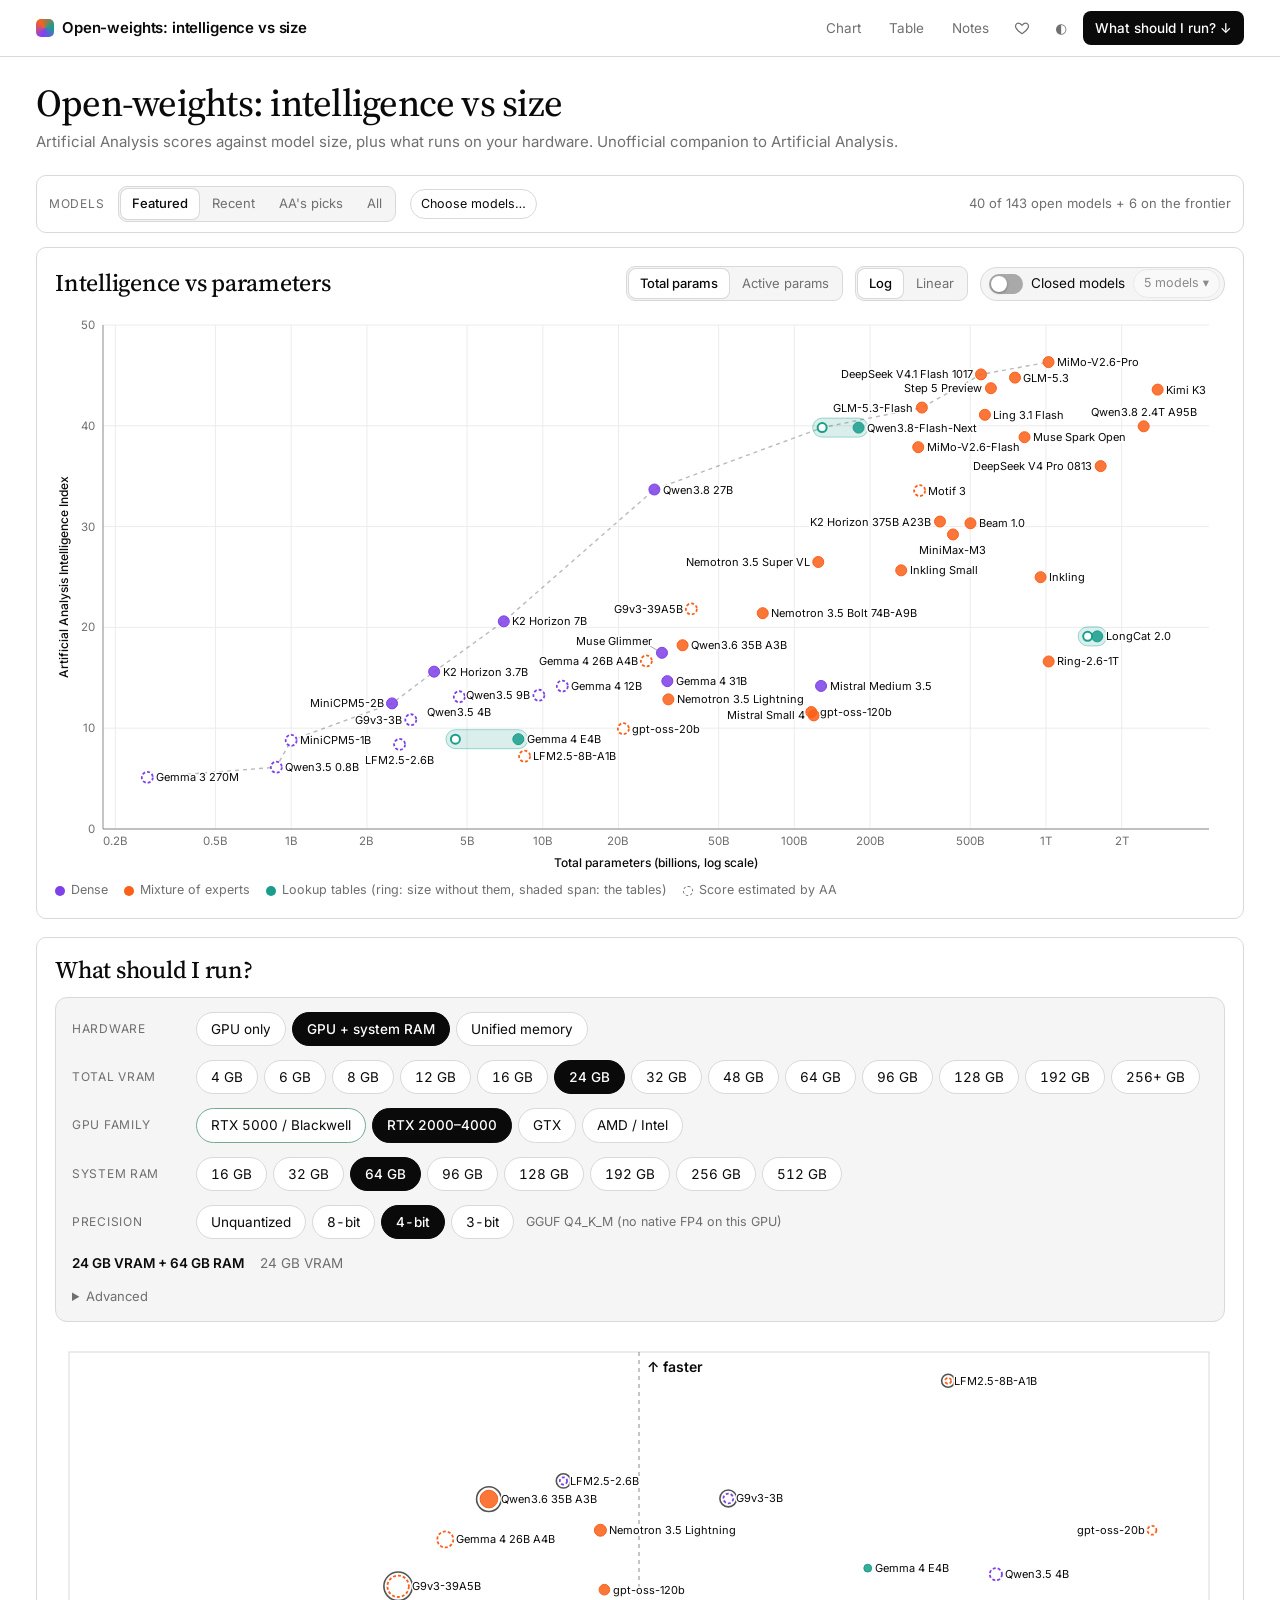
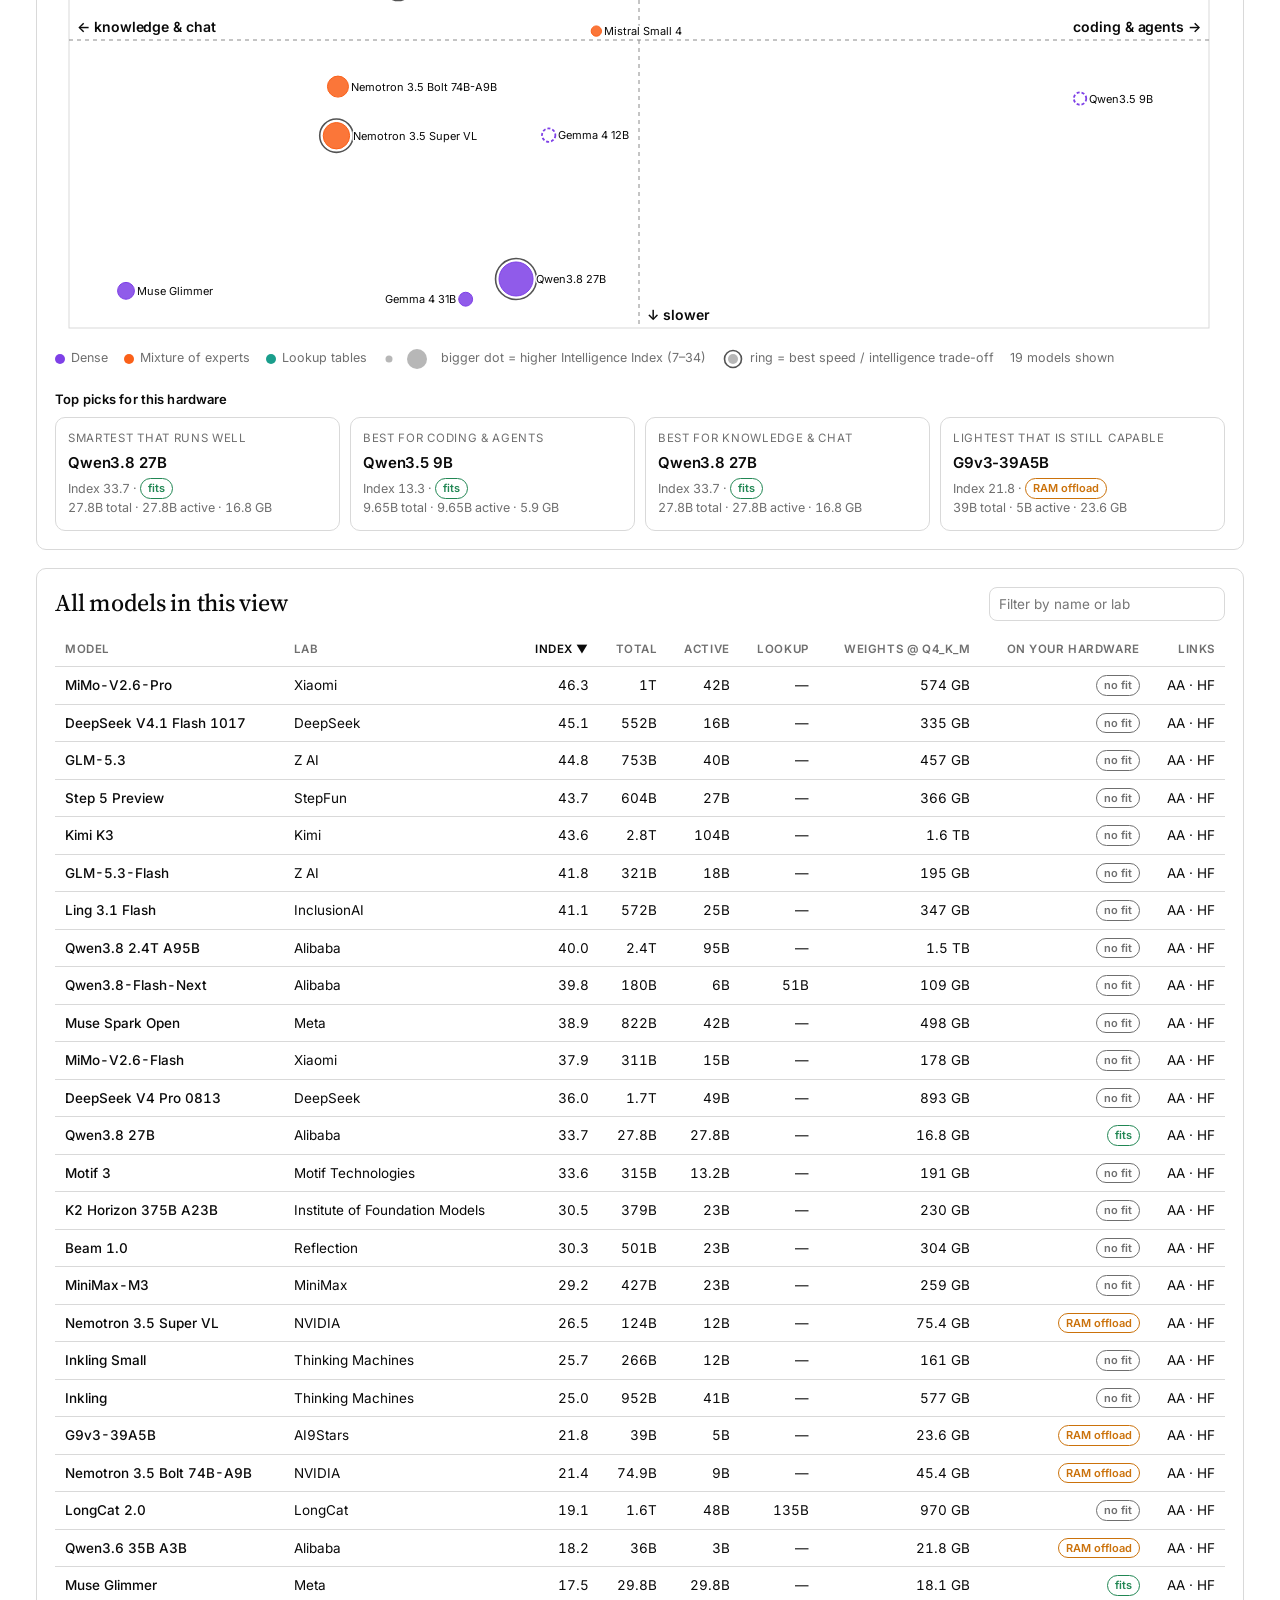
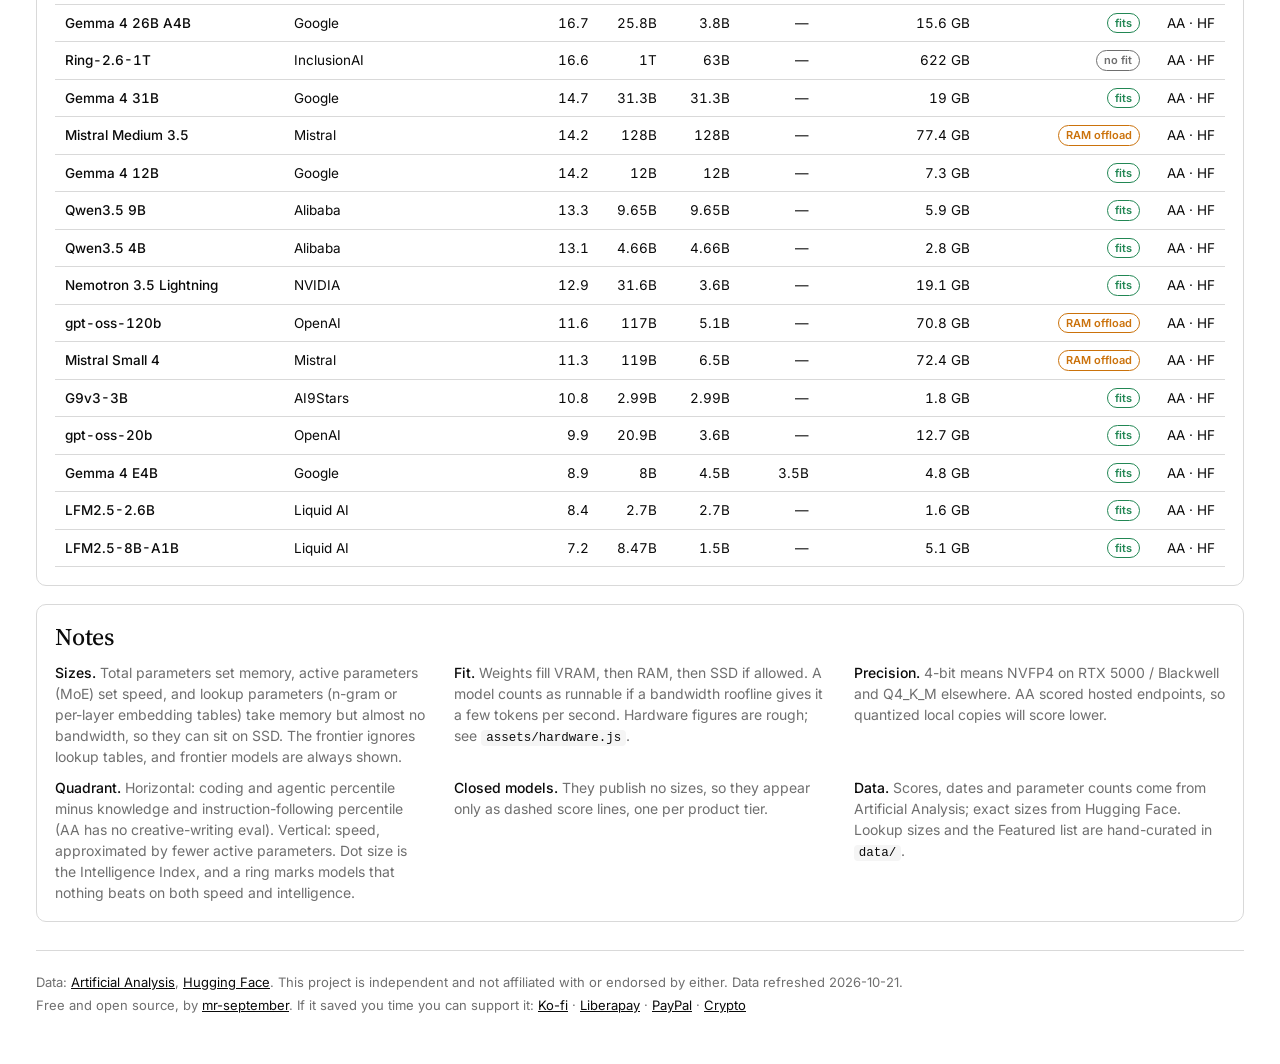
==== index.html @ 402bdf31 "Add support links" ====
<!doctype html>
<html lang="en">
<head>
<meta charset="utf-8">
<meta name="viewport" content="width=device-width, initial-scale=1">
<title>Open-weights LLMs: intelligence vs size, and what you can run locally</title>
<meta name="description" content="Artificial Analysis Intelligence Index plotted against parameter count for open-weights LLMs, plus a guide to what runs locally on your GPU, RAM or unified memory. Unofficial; data from Artificial Analysis and Hugging Face.">
<link rel="canonical" href="https://mr-september.github.io/artificial-analysis-weights/">
<meta property="og:type" content="website">
<meta property="og:title" content="Open-weights LLMs: intelligence vs size, and what you can run locally">
<meta property="og:description" content="Artificial Analysis Intelligence Index plotted against parameter count for open-weights LLMs, plus a guide to what runs locally on your GPU, RAM or unified memory. Unofficial; data from Artificial Analysis and Hugging Face.">
<meta property="og:url" content="https://mr-september.github.io/artificial-analysis-weights/">
<meta property="og:image" content="https://mr-september.github.io/artificial-analysis-weights/assets/og.png">
<meta property="og:image:width" content="1200">
<meta property="og:image:height" content="630">
<meta name="twitter:card" content="summary_large_image">
<link rel="icon" href="data:image/svg+xml,%3Csvg xmlns='http://www.w3.org/2000/svg' viewBox='0 0 32 32'%3E%3Crect width='32' height='32' rx='8' fill='%238040fb'/%3E%3Ccircle cx='11' cy='20' r='4' fill='%23fff'/%3E%3Ccircle cx='21' cy='11' r='4' fill='%23ff7a33'/%3E%3C/svg%3E">
<link rel="preconnect" href="https://fonts.googleapis.com">
<link rel="preconnect" href="https://fonts.gstatic.com" crossorigin>
<link href="https://fonts.googleapis.com/css2?family=Inter:wght@400;500;600&family=Source+Serif+4:opsz,wght@8..60,400;8..60,500&display=swap" rel="stylesheet">
<link rel="stylesheet" href="assets/style.css">
<script>try{var t=new URLSearchParams(location.search).get('theme')||localStorage.getItem('theme');if(!t&&matchMedia('(prefers-color-scheme: dark)').matches)t='dark';if(t)document.documentElement.dataset.theme=t}catch(e){}</script>
</head>
<body>
<div class="bar"><div class="wrap">
  <a class="brand" href="#top"><i></i><span>Open-weights: intelligence vs size</span></a>
  <nav>
    <a class="hide-s" href="#chart">Chart</a>
    <a class="hide-s" href="#models">Table</a>
    <a class="hide-s" href="#notes">Notes</a>
    <div class="support">
      <button class="heart" id="supportBtn" aria-label="Support this project" title="Support this project" aria-expanded="false" aria-controls="supportMenu"><svg viewBox="0 0 24 24" aria-hidden="true"><path d="M12 20.5s-7.5-4.6-9.3-9.2C1.5 8 3.4 4.8 6.6 4.8c2 0 3.5 1.1 5.4 3.3 1.9-2.2 3.4-3.3 5.4-3.3 3.2 0 5.1 3.2 3.9 6.5-1.8 4.6-9.3 9.2-9.3 9.2z"/></svg></button>
      <div class="popover supportmenu" id="supportMenu" hidden>
        <div class="t">Support this project</div>
        <a href="https://ko-fi.com/Q5Q11I49GI" target="_blank" rel="noopener noreferrer">Ko-fi</a>
        <a href="https://liberapay.com/mr-september/donate" target="_blank" rel="noopener noreferrer">Liberapay</a>
        <a href="https://www.paypal.com/donate/?hosted_button_id=WFXL2T42BBCRN" target="_blank" rel="noopener noreferrer">PayPal</a>
        <a href="https://nowpayments.io/donation?api_key=5b5fabd5-2c33-4525-99a3-bf27f587780c" target="_blank" rel="noopener noreferrer">Crypto</a>
      </div>
    </div>
    <button id="theme" aria-label="Toggle dark mode" title="Toggle dark mode">◐</button>
    <a class="cta" href="#run">What should I run? ↓</a>
  </nav>
</div></div>

<main class="wrap" id="top">
  <section class="hero">
    <h1>Open-weights: intelligence vs size</h1>
    <p>Artificial Analysis scores against model size, plus what runs on your hardware. Unofficial companion to Artificial Analysis.</p>
  </section>

  <div class="setbar" id="setbar" role="group" aria-label="Which models to show">
    <span class="lbl">Models</span>
    <div class="seg" id="setmode"></div>
    <label class="tog" id="monthsWrap">last <input type="range" id="months" min="1" max="24" step="1"> <b id="monthsOut"></b></label>
    <button class="chip" id="pickBtn" aria-expanded="false" aria-controls="pickPanel">Choose models…</button>
    <span class="count" id="setcount"></span>
    <div class="popover pickpanel" id="pickPanel" hidden></div>
  </div>

  <section class="card" id="chart">
    <header>
      <h2>Intelligence vs parameters</h2>
      <div class="tools">
        <div class="seg" id="xmode" role="group" aria-label="X axis"></div>
        <div class="seg" id="xscale" role="group" aria-label="X scale"></div>
        <div class="propbox" id="propbox"></div>
      </div>
    </header>
    <div class="chart" id="main"></div>
    <div class="legend" id="mainLegend"></div>
  </section>

  <section class="card" id="run">
    <header><h2>What should I run?</h2></header>
    <div class="hwbox" id="hwbox"></div>
    <div class="chart" id="quad"></div>
    <div class="legend" id="quadLegend"></div>
    <h3>Top picks for this hardware</h3>
    <div class="picks" id="picks"></div>
  </section>

  <section class="card" id="models">
    <header>
      <h2>All models in this view</h2>
      <div class="tools"><input type="search" id="q" placeholder="Filter by name or lab" aria-label="Filter models by name or lab"></div>
    </header>
    <div class="tablewrap"><table id="table"></table></div>
  </section>

  <section class="card prose" id="notes">
    <h2>Notes</h2>
    <ul>
      <li><b>Sizes.</b> Total parameters set memory, active parameters (MoE) set speed, and lookup parameters (n-gram or per-layer embedding tables) take memory but almost no bandwidth, so they can sit on SSD. The frontier ignores lookup tables, and frontier models are always shown.</li>
      <li><b>Fit.</b> Weights fill VRAM, then RAM, then SSD if allowed. A model counts as runnable if a bandwidth roofline gives it a few tokens per second. Hardware figures are rough; see <code>assets/hardware.js</code>.</li>
      <li><b>Precision.</b> 4-bit means NVFP4 on RTX 5000 / Blackwell and Q4_K_M elsewhere. AA scored hosted endpoints, so quantized local copies will score lower.</li>
      <li><b>Quadrant.</b> Horizontal: coding and agentic percentile minus knowledge and instruction-following percentile (AA has no creative-writing eval). Vertical: speed, approximated by fewer active parameters. Dot size is the Intelligence Index, and a ring marks models that nothing beats on both speed and intelligence.</li>
      <li><b>Closed models.</b> They publish no sizes, so they appear only as dashed score lines, one per product tier.</li>
      <li><b>Data.</b> Scores, dates and parameter counts come from Artificial Analysis; exact sizes from Hugging Face. Lookup sizes and the Featured list are hand-curated in <code>data/</code>.</li>
    </ul>
  </section>

  <footer>
    <p>Data: <a href="https://artificialanalysis.ai/">Artificial Analysis</a>, <a href="https://huggingface.co/">Hugging Face</a>. This project is independent and not affiliated with or endorsed by either. <span id="updated"></span></p>
    <p>Free and open source, by <a href="https://github.com/mr-september">mr-september</a>. If it saved you time you can support it: <a href="https://ko-fi.com/Q5Q11I49GI" target="_blank" rel="noopener noreferrer">Ko-fi</a> · <a href="https://liberapay.com/mr-september/donate" target="_blank" rel="noopener noreferrer">Liberapay</a> · <a href="https://www.paypal.com/donate/?hosted_button_id=WFXL2T42BBCRN" target="_blank" rel="noopener noreferrer">PayPal</a> · <a href="https://nowpayments.io/donation?api_key=5b5fabd5-2c33-4525-99a3-bf27f587780c" target="_blank" rel="noopener noreferrer">Crypto</a></p>
  </footer>
</main>

<script src="assets/core.js"></script>
<script src="assets/hardware.js"></script>
<script src="assets/app.js"></script>
</body>
</html>
---- assets/style.css ----
/* ---------- tokens ---------- */
:root {
  --bg: #fff; --fg: #0a0a0a; --muted: #6f6f6f; --border: #d9d9d9; --soft: #f5f5f5; --card: #fff;
  --brand: hsl(262 98% 62%);
  --dense: hsl(262 78% 58%); --moe: hsl(19 96% 54%); --lookup: hsl(172 72% 36%);
  --good: hsl(150 60% 33%); --warn: hsl(32 90% 42%); --bad: hsl(0 72% 50%);
  --grid: #ececec; --axis: #8a8a8a;
  --sans: "Inter", ui-sans-serif, system-ui, -apple-system, "Segoe UI", sans-serif;
  --serif: "Source Serif 4", "Iowan Old Style", Georgia, serif;
  --r: 10px; --r-lg: 12px; --gap: 14px;
}
:root[data-theme="dark"] {
  --bg: #0b0b0c; --fg: #f1f1f1; --muted: #9a9a9a; --border: #2c2c2e; --soft: #161618; --card: #111113;
  --brand: hsl(262 100% 74%);
  --dense: hsl(262 90% 72%); --moe: hsl(22 100% 62%); --lookup: hsl(172 70% 50%);
  --good: hsl(150 55% 52%); --warn: hsl(38 90% 58%); --bad: hsl(0 80% 66%);
  --grid: #1e1e20; --axis: #7d7d80;
}

/* ---------- base ---------- */
* { box-sizing: border-box; }
html { scroll-behavior: smooth; scroll-padding-top: 72px; }
body { margin: 0; background: var(--bg); color: var(--fg); font: 15px/1.5 var(--sans); -webkit-font-smoothing: antialiased; }
a { color: inherit; }
.wrap { max-width: 1240px; margin: 0 auto; padding: 0 16px; }
.note { color: var(--muted); font-size: 12.5px; }
.empty { padding: 40px 12px; text-align: center; color: var(--muted); }

/* ---------- top bar ---------- */
.bar { position: sticky; top: 0; z-index: 20; background: color-mix(in srgb, var(--bg) 88%, transparent); backdrop-filter: blur(10px); border-bottom: 1px solid var(--border); }
.bar .wrap { display: flex; align-items: center; gap: 12px; height: 56px; }
.brand { display: flex; align-items: center; gap: 8px; font-weight: 600; letter-spacing: -.01em; text-decoration: none; white-space: nowrap; }
.brand i { width: 18px; height: 18px; border-radius: 5px; background: conic-gradient(from 200deg, var(--brand), var(--moe), var(--lookup), var(--brand)); }
.bar nav { display: flex; align-items: center; gap: 4px; margin-left: auto; }
.bar nav a, .bar nav button { font: inherit; font-size: 13.5px; padding: 7px 12px; border: 0; border-radius: 8px; background: none; color: var(--muted); text-decoration: none; cursor: pointer; white-space: nowrap; }
.bar nav a:hover, .bar nav button:hover { color: var(--fg); background: var(--soft); }
.bar nav a.cta { background: var(--fg); color: var(--bg); font-weight: 500; }
.bar nav a.cta:hover { opacity: .85; }

/* ---------- hero + model-set bar ---------- */
.hero { padding: 26px 0 0; }
.hero h1 { font: 500 clamp(28px, 4.5vw, 38px)/1.1 var(--serif); letter-spacing: -.02em; margin: 0 0 6px; }
.hero p { margin: 0; color: var(--muted); }
.setbar { position: relative; display: flex; flex-wrap: wrap; align-items: center; gap: 10px 14px; margin: 22px 0 var(--gap); padding: 10px 12px; border: 1px solid var(--border); border-radius: var(--r); background: var(--card); }
.setbar .lbl { font-size: 12px; text-transform: uppercase; letter-spacing: .06em; color: var(--muted); }
.setbar .count { margin-left: auto; font-size: 13px; color: var(--muted); }

/* ---------- controls ---------- */
.seg { display: inline-flex; flex-wrap: wrap; max-width: 100%; gap: 2px; padding: 2px; border: 1px solid var(--border); border-radius: 9px; background: var(--soft); }
.seg button { font: inherit; font-size: 13px; padding: 5px 11px; border: 0; border-radius: 7px; background: none; color: var(--muted); cursor: pointer; white-space: nowrap; }
.seg button:hover { color: var(--fg); }
.seg button[aria-pressed="true"] { background: var(--card); color: var(--fg); font-weight: 500; box-shadow: 0 0 0 1px var(--border), 0 1px 2px rgb(0 0 0 / .06); }
input[type=search] { font: inherit; font-size: 13.5px; color: var(--fg); background: var(--card); border: 1px solid var(--border); border-radius: 8px; padding: 6px 9px; max-width: 100%; }
input[type=range] { accent-color: var(--brand); vertical-align: middle; max-width: 100%; }
input[type=checkbox] { accent-color: var(--brand); width: 15px; height: 15px; }
label.tog { display: inline-flex; align-items: center; gap: 6px; font-size: 13.5px; cursor: pointer; }
.chip { font: inherit; font-size: 12.5px; padding: 5px 10px; border: 1px solid var(--border); border-radius: 999px; background: var(--card); color: var(--fg); cursor: pointer; }
.chip:hover { border-color: var(--brand); }
.pills { display: flex; flex-wrap: wrap; gap: 6px; }
.pill { font: inherit; font-size: 13.5px; font-variant-numeric: tabular-nums; padding: 6px 14px; border: 1px solid var(--border); border-radius: 999px; background: var(--card); color: var(--fg); cursor: pointer; transition: background .12s, border-color .12s, color .12s; }
.pill:hover { border-color: var(--brand); }
.pill[aria-pressed="true"] { background: var(--fg); border-color: var(--fg); color: var(--bg); font-weight: 500; }
.pill.fp4[aria-pressed="false"] { border-color: color-mix(in srgb, var(--good) 55%, var(--border)); }
.badge { display: inline-block; font-size: 11px; font-weight: 600; padding: 1px 7px; border: 1px solid currentColor; border-radius: 999px; vertical-align: 1px; }
.badge.fit { color: var(--good); } .badge.offload { color: var(--warn); } .badge.ssd { color: var(--bad); } .badge.none { color: var(--muted); }

/* ---------- cards ---------- */
.card { min-width: 0; margin-bottom: 18px; padding: 18px; border: 1px solid var(--border); border-radius: var(--r); background: var(--card); }
.card > header { display: flex; flex-wrap: wrap; align-items: center; justify-content: space-between; gap: 10px 18px; margin-bottom: 12px; }
.card h2 { margin: 0; font: 500 24px/1.2 var(--serif); letter-spacing: -.01em; }
.card h3 { margin: 20px 0 8px; font-size: 13px; font-weight: 600; letter-spacing: .01em; }
.tools { display: flex; flex-wrap: wrap; align-items: center; gap: 8px 12px; min-width: 0; }
.legend { display: flex; flex-wrap: wrap; gap: 6px 16px; margin-top: 8px; font-size: 12.5px; color: var(--muted); }
.legend span { display: inline-flex; align-items: center; gap: 6px; }
.legend svg { flex: none; }
.dot { width: 10px; height: 10px; border-radius: 50%; display: inline-block; }
.dot.hollow { background: none !important; border: 1.6px dashed currentColor; }

/* ---------- charts ---------- */
.chart { position: relative; width: 100%; }
.chart svg { display: block; width: 100%; height: auto; overflow: visible; }
.chart text { font-family: var(--sans); fill: var(--muted); font-size: 11.5px; }
.chart .gridline { stroke: var(--grid); }
.chart .axisline { stroke: var(--axis); }
.chart .axtitle { font-size: 12px; font-weight: 500; fill: var(--fg); }
.chart .axlab { font-size: 14px; font-weight: 600; letter-spacing: -.005em; fill: var(--fg); paint-order: stroke; stroke: var(--card); stroke-width: 4px; stroke-linejoin: round; }
.chart .plabel { font-size: 11px; fill: var(--fg); paint-order: stroke; stroke: var(--card); stroke-width: 3px; stroke-linejoin: round; pointer-events: none; }
.chart .front { fill: none; stroke: var(--fg); stroke-opacity: .28; stroke-width: 1.4; stroke-dasharray: 4 4; }
.chart .pt { cursor: pointer; transition: opacity .15s; }
.chart .pt.faded { opacity: .22; }
.tip { position: absolute; z-index: 5; min-width: 220px; max-width: min(290px, 100%); padding: 10px 12px; border: 1px solid var(--border); border-radius: var(--r); background: var(--card); color: var(--fg); box-shadow: 0 8px 28px rgb(0 0 0 / .16); font-size: 12.5px; line-height: 1.45; user-select: text; cursor: auto; }
.tip h4 { margin: 0 0 2px; font-size: 14px; font-weight: 600; }
.tip .by { margin-bottom: 6px; color: var(--muted); }
.tip dl { display: grid; grid-template-columns: auto 1fr; gap: 1px 12px; margin: 0; }
.tip dt { color: var(--muted); }
.tip dd { margin: 0; text-align: right; font-variant-numeric: tabular-nums; }
.tip .note { margin-top: 6px; padding-top: 6px; border-top: 1px solid var(--border); font-size: 12px; }
.tip .links { display: flex; gap: 12px; margin-top: 8px; }
.tip .links a { color: var(--brand); font-weight: 500; text-decoration: none; }

/* ---------- hardware box + picks ---------- */
.hwbox { display: grid; gap: var(--gap); margin-bottom: 18px; padding: 14px 16px; border: 1px solid var(--border); border-radius: var(--r-lg); background: var(--soft); }
.hwrow { display: grid; grid-template-columns: 110px 1fr; align-items: center; gap: 10px 14px; }
.hwrow > .k { font-size: 12px; text-transform: uppercase; letter-spacing: .06em; color: var(--muted); }
.hwsum { display: flex; flex-wrap: wrap; gap: 4px 16px; font-size: 13.5px; color: var(--muted); }
.hwsum b { color: var(--fg); font-weight: 600; }
details.adv summary { cursor: pointer; font-size: 13px; color: var(--muted); }
details.adv[open] summary { margin-bottom: 10px; }
details.adv .row { display: flex; flex-wrap: wrap; align-items: center; gap: 8px; margin-bottom: 8px; }
.picks { display: grid; grid-template-columns: repeat(auto-fill, minmax(min(230px, 100%), 1fr)); gap: 10px; }
.pick { padding: 12px; border: 1px solid var(--border); border-radius: var(--r); background: var(--card); color: inherit; font: inherit; text-align: left; cursor: pointer; }
.pick:hover { border-color: var(--brand); }
.pick small { display: block; margin-bottom: 4px; font-size: 11.5px; text-transform: uppercase; letter-spacing: .06em; color: var(--muted); }
.pick b { display: block; font-size: 15px; font-weight: 600; letter-spacing: -.01em; }
.pick .meta { margin-top: 4px; font-size: 12.5px; color: var(--muted); font-variant-numeric: tabular-nums; }

/* ---------- model picker ---------- */
.popover { position: absolute; z-index: 15; top: calc(100% + 6px); padding: 12px; border: 1px solid var(--border); border-radius: var(--r-lg); background: var(--card); box-shadow: 0 14px 40px rgb(0 0 0 / .2); }
.pickpanel { left: 0; right: 0; max-width: 560px; margin-left: auto; }
.pickpanel .head { display: flex; flex-wrap: wrap; align-items: center; gap: 8px; margin-bottom: 8px; }
.pickpanel input[type=search] { flex: 1 1 160px; min-width: 0; }
.pickpanel .list { max-height: min(360px, 50vh); overflow: auto; padding-top: 6px; border-top: 1px solid var(--border); }
.pickpanel .sep { margin: 12px 0 0; padding-bottom: 2px; border-bottom: 1px solid var(--border); font-size: 11px; text-transform: uppercase; letter-spacing: .08em; color: var(--brand); }
.pickpanel .list > .sep:first-child { margin-top: 4px; }
.pickpanel .lab { margin: 10px 0 2px; font-size: 11.5px; text-transform: uppercase; letter-spacing: .06em; color: var(--muted); }
.pickpanel label.it { display: flex; align-items: center; gap: 8px; padding: 3px 2px; font-size: 13.5px; cursor: pointer; }
.pickpanel .ix { margin-left: auto; font-size: 12.5px; color: var(--muted); font-variant-numeric: tabular-nums; }

/* ---------- table ---------- */
.tablewrap { overflow-x: auto; }
table { width: 100%; border-collapse: collapse; font-size: 13.5px; font-variant-numeric: tabular-nums; }
th, td { padding: 8px 10px; border-bottom: 1px solid var(--border); text-align: right; white-space: nowrap; }
th.l, td.l { text-align: left; }
th { position: sticky; top: 0; background: var(--card); font-size: 11.5px; font-weight: 600; text-transform: uppercase; letter-spacing: .05em; color: var(--muted); cursor: pointer; user-select: none; }
th[aria-sort] { color: var(--fg); }
tr:hover td { background: var(--soft); }
td.name { font-weight: 500; }

/* ---------- notes + footer ---------- */
.prose ul { display: grid; grid-template-columns: repeat(auto-fit, minmax(min(340px, 100%), 1fr)); gap: 10px 28px; margin: 10px 0 0; padding: 0; list-style: none; }
.prose li { font-size: 14px; color: var(--muted); }
.prose b { color: var(--fg); font-weight: 500; }
.prose code { padding: 1px 5px; border-radius: 4px; background: var(--soft); color: var(--fg); font-size: 12.5px; }
footer { margin-top: 28px; padding: 22px 0 48px; border-top: 1px solid var(--border); font-size: 13px; color: var(--muted); }
footer a { color: var(--fg); }

/* ---------- small screens ---------- */
@media (max-width: 640px) {
  .wrap { padding: 0 12px; }
  .card { padding: 14px 12px; }
  .card h2 { font-size: 21px; }
  .hwbox { padding: 12px; }
  .hwrow { grid-template-columns: 1fr; gap: 6px; }
  .setbar .count { width: 100%; margin-left: 0; }
  .bar nav a.hide-s { display: none; }
}
@media (max-width: 440px) {
  .brand span { display: none; }
}

.tools input[type=search] { min-width: min(220px, 100%); }
.hwrow .pills .note { align-self: center; margin-left: 6px; }
.picks .empty { grid-column: 1 / -1; }

.chart .leader { stroke: var(--muted); stroke-width: 1; stroke-opacity: .6; pointer-events: none; }
td a { text-decoration: none; }
td a:hover { color: var(--brand); text-decoration: underline; }
td.name a { color: inherit; }

/* proprietary frontier: switch + tier menu */
.propbox { position: relative; display: inline-flex; align-items: center; gap: 8px; height: 34px; padding: 0 4px 0 8px; box-sizing: border-box; border: 1px solid var(--border); border-radius: 999px; background: var(--soft); }
.swlabel { font-size: 13.5px; }
.switch { position: relative; flex: none; width: 34px; height: 20px; padding: 0; border: 0; border-radius: 999px; background: color-mix(in srgb, var(--muted) 45%, var(--border)); cursor: pointer; transition: background .15s; }
.switch i { position: absolute; top: 2px; left: 2px; width: 16px; height: 16px; border-radius: 50%; background: #fff; box-shadow: 0 1px 3px rgb(0 0 0 / .3); transition: transform .15s; }
.switch[aria-checked="true"] { background: var(--brand); }
.switch[aria-checked="true"] i { transform: translateX(14px); }
.switch:focus-visible, .chip:focus-visible, .pill:focus-visible, .seg button:focus-visible, .tier:focus-visible { outline: 2px solid var(--brand); outline-offset: 2px; }
.tierpanel { right: 0; width: min(410px, calc(100vw - 24px)); }
.tierpanel .tiers { display: grid; grid-template-columns: 1fr 1fr; gap: 2px 10px; }
.tier { display: flex; align-items: center; gap: 8px; padding: 5px 6px; white-space: nowrap; border: 0; border-radius: 7px; background: none; color: var(--muted); font: inherit; font-size: 13px; text-align: left; cursor: pointer; }
.tier:hover { background: var(--soft); }
.tier i { flex: none; width: 12px; height: 12px; border: 2px solid var(--pc); border-radius: 4px; }
.tier[aria-pressed="true"] { color: var(--fg); }
.tier[aria-pressed="true"] i { background: var(--pc); }
.tier .ix { margin-left: auto; font-size: 12px; font-variant-numeric: tabular-nums; color: var(--muted); }
.tierpanel .foot { display: flex; gap: 8px; margin-top: 8px; padding-top: 8px; border-top: 1px solid var(--border); }
@media (max-width: 440px) { .tierpanel .tiers { grid-template-columns: 1fr; } }
.tierpanel.left { right: auto; left: 0; }

/* the closed-models control keeps one size whether the switch is on or off, so nothing around it moves */
.propbox .chip { min-width: 86px; padding-block: 4px; text-align: center; }
.propbox .chip:disabled { opacity: .45; cursor: default; border-color: var(--border); }
.seg { box-sizing: border-box; }

/* support: a quiet heart in the top bar, plus a footer line */
.support { position: relative; }
.bar nav .heart { display: inline-flex; align-items: center; justify-content: center; width: 34px; height: 32px; padding: 0; }
.heart svg { width: 16px; height: 16px; fill: none; stroke: currentColor; stroke-width: 1.8; stroke-linejoin: round; transition: fill .15s; }
.bar nav .heart:hover, .bar nav .heart[aria-expanded="true"] { color: hsl(340 75% 55%); }
.heart:hover svg, .heart[aria-expanded="true"] svg { fill: currentColor; fill-opacity: .18; }
.supportmenu { right: 0; width: 200px; padding: 6px; }
.supportmenu .t { padding: 6px 10px 4px; font-size: 11px; text-transform: uppercase; letter-spacing: .06em; color: var(--muted); }
.supportmenu a { display: block; padding: 7px 10px; border-radius: 7px; font-size: 13.5px; text-decoration: none; }
.supportmenu a:hover { background: var(--soft); }
footer p { margin: 0 0 4px; }
footer p:last-child { margin: 0; }
.heart:focus-visible { outline: 2px solid var(--brand); outline-offset: 2px; }
/* anchored to the top-right under the bar (not to the 34px heart), so it can never clip on narrow screens */
.supportmenu { position: fixed; top: 60px; right: max(12px, calc((100vw - 1240px) / 2 + 16px)); z-index: 25; }
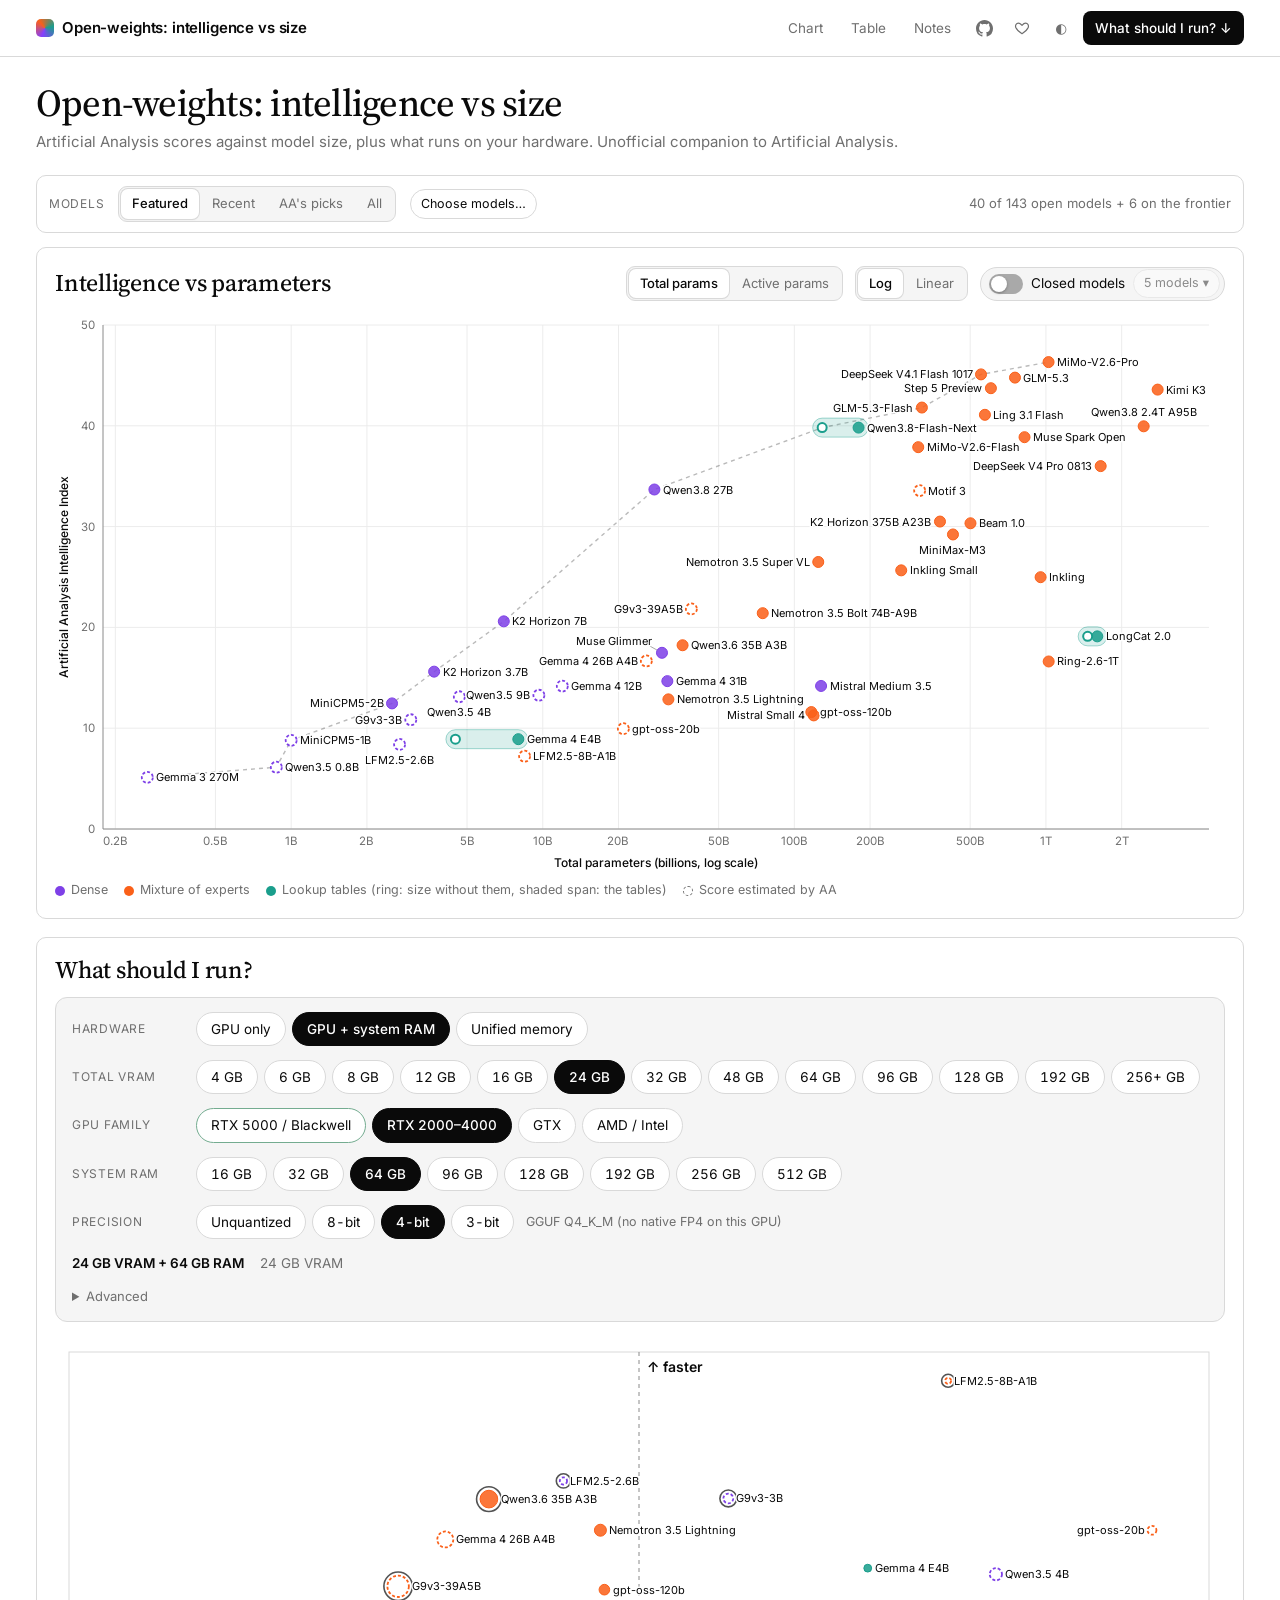
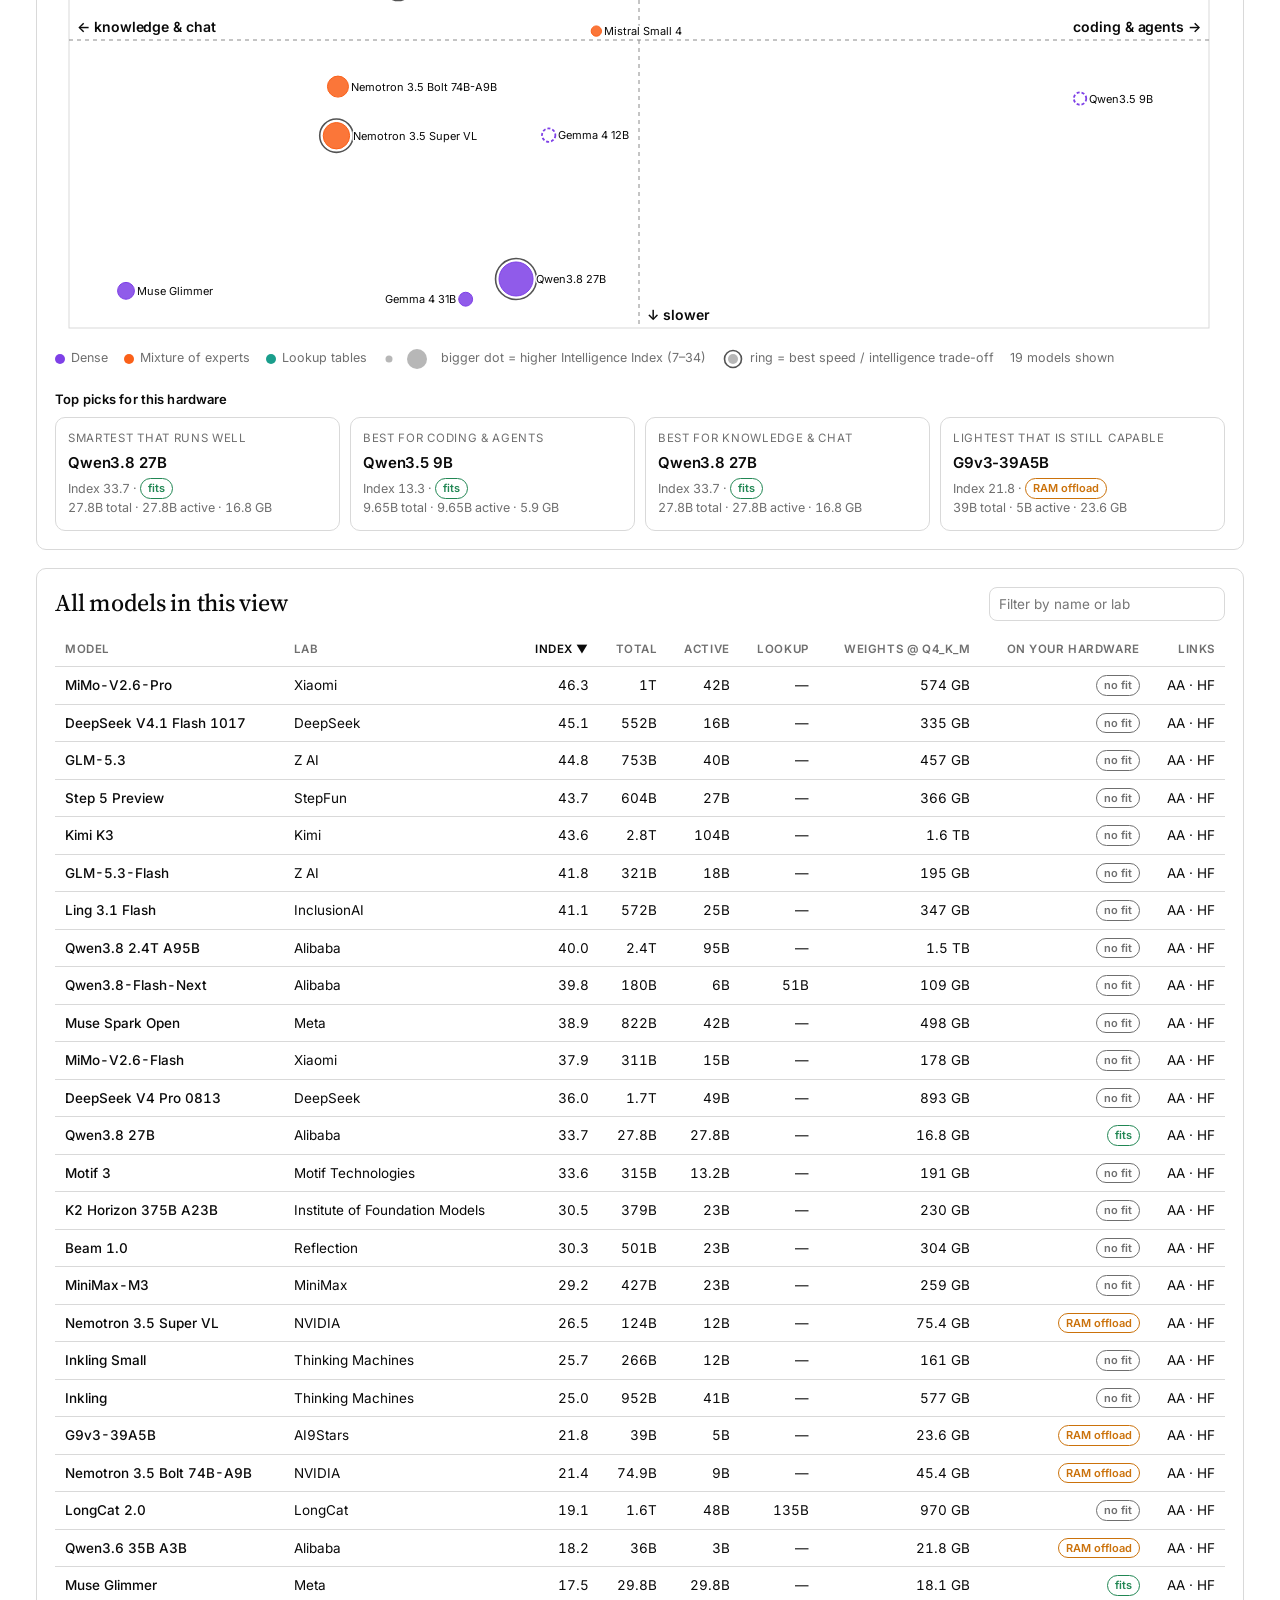
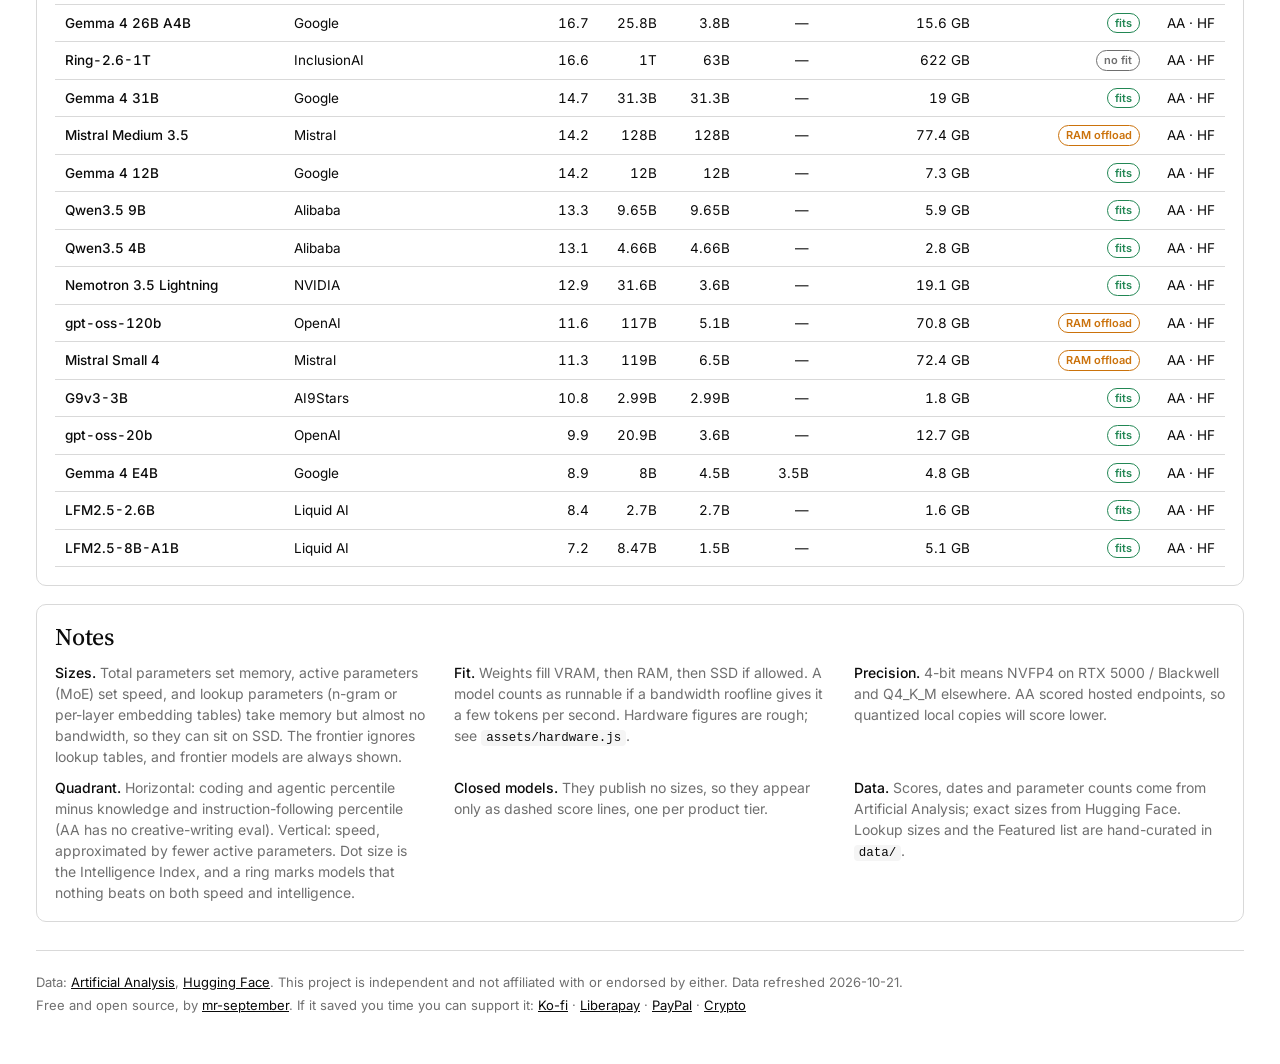
==== commit 98d0a806: "Add GitHub link to top bar" ====
--- a/index.html
+++ b/index.html
@@ -28,6 +28,7 @@
     <a class="hide-s" href="#chart">Chart</a>
     <a class="hide-s" href="#models">Table</a>
     <a class="hide-s" href="#notes">Notes</a>
+    <a class="gh" href="https://github.com/mr-september/artificial-analysis-weights" target="_blank" rel="noopener noreferrer" aria-label="Source on GitHub" title="Source on GitHub"><svg viewBox="0 0 16 16" aria-hidden="true"><path d="M8 0c4.42 0 8 3.58 8 8a8.013 8.013 0 0 1-5.45 7.59c-.4.08-.55-.17-.55-.38 0-.27.01-1.13.01-2.2 0-.75-.25-1.23-.54-1.48 1.78-.2 3.65-.88 3.65-3.95 0-.88-.31-1.59-.82-2.15.08-.2.36-1.02-.08-2.12 0 0-.67-.22-2.2.82-.64-.18-1.32-.27-2-.27-.68 0-1.36.09-2 .27-1.53-1.03-2.2-.82-2.2-.82-.44 1.1-.16 1.92-.08 2.12-.51.56-.82 1.28-.82 2.15 0 3.06 1.86 3.75 3.64 3.95-.23.2-.44.55-.51 1.07-.46.21-1.61.55-2.33-.66-.15-.24-.6-.83-1.23-.82-.67.01-.27.38.01.53.34.19.73.9.82 1.13.16.45.68 1.31 2.69.94 0 .67.01 1.3.01 1.49 0 .21-.15.45-.55.38A7.995 7.995 0 0 1 0 8c0-4.42 3.58-8 8-8Z"/></svg></a>
     <div class="support">
       <button class="heart" id="supportBtn" aria-label="Support this project" title="Support this project" aria-expanded="false" aria-controls="supportMenu"><svg viewBox="0 0 24 24" aria-hidden="true"><path d="M12 20.5s-7.5-4.6-9.3-9.2C1.5 8 3.4 4.8 6.6 4.8c2 0 3.5 1.1 5.4 3.3 1.9-2.2 3.4-3.3 5.4-3.3 3.2 0 5.1 3.2 3.9 6.5-1.8 4.6-9.3 9.2-9.3 9.2z"/></svg></button>
       <div class="popover supportmenu" id="supportMenu" hidden>
--- a/assets/style.css
+++ b/assets/style.css
@@ -192,6 +192,9 @@
 .propbox .chip:disabled { opacity: .45; cursor: default; border-color: var(--border); }
 .seg { box-sizing: border-box; }
 
+.bar nav .gh { display: inline-flex; align-items: center; justify-content: center; width: 34px; height: 32px; padding: 0; }
+.gh svg { width: 17px; height: 17px; fill: currentColor; }
+.gh:focus-visible { outline: 2px solid var(--brand); outline-offset: 2px; }
 /* support: a quiet heart in the top bar, plus a footer line */
 .support { position: relative; }
 .bar nav .heart { display: inline-flex; align-items: center; justify-content: center; width: 34px; height: 32px; padding: 0; }
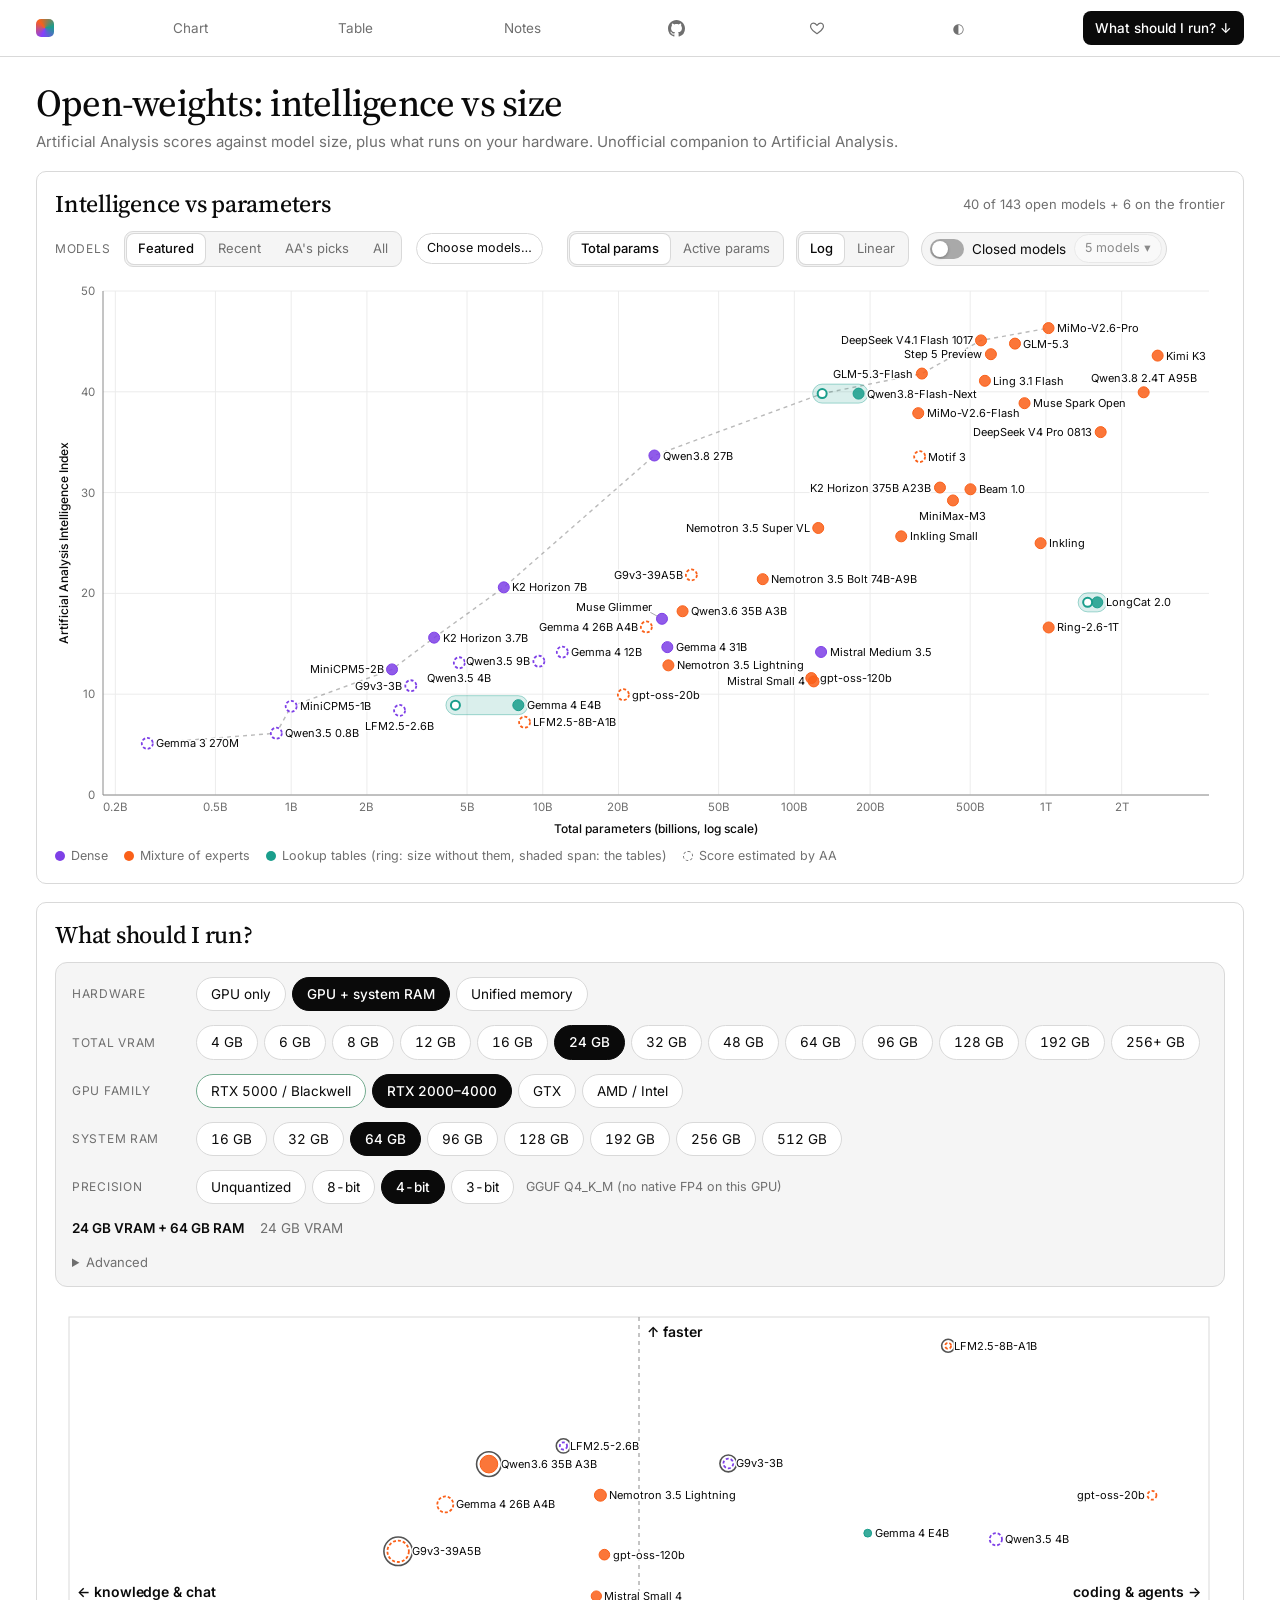
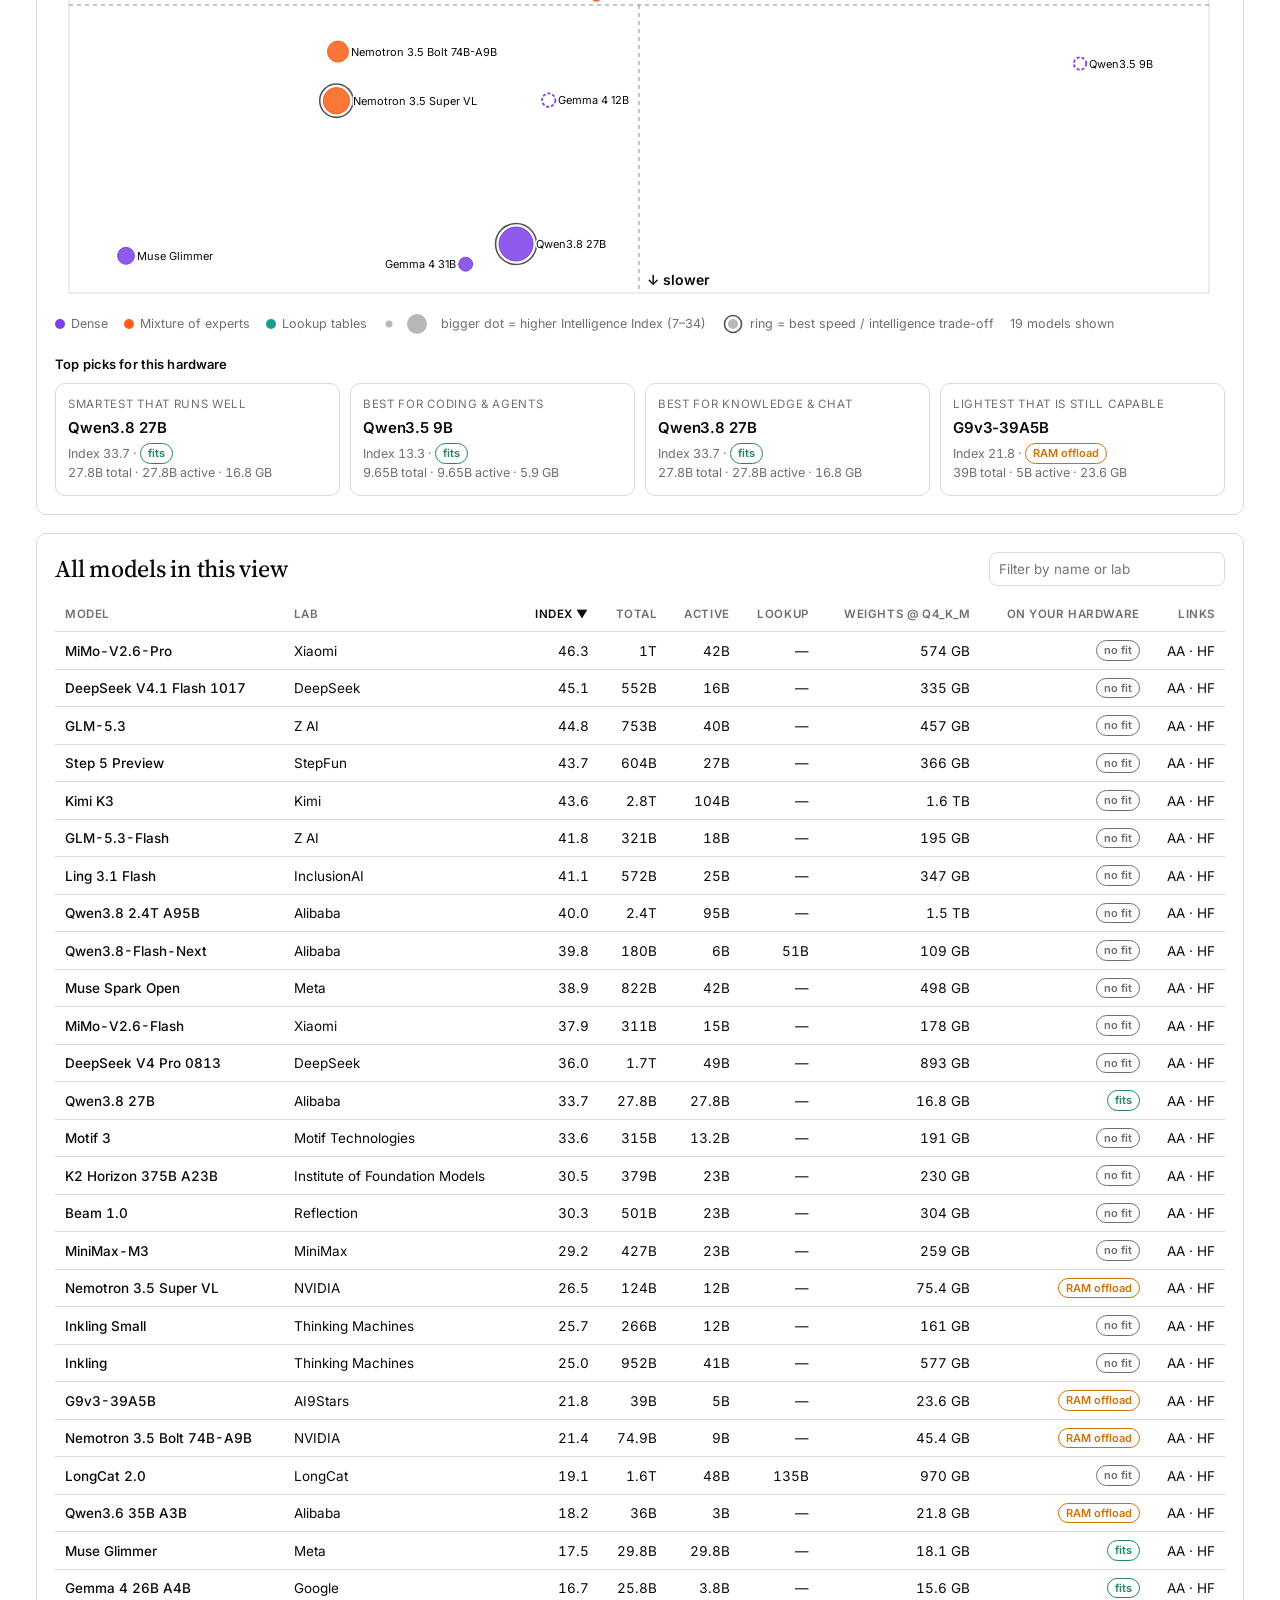
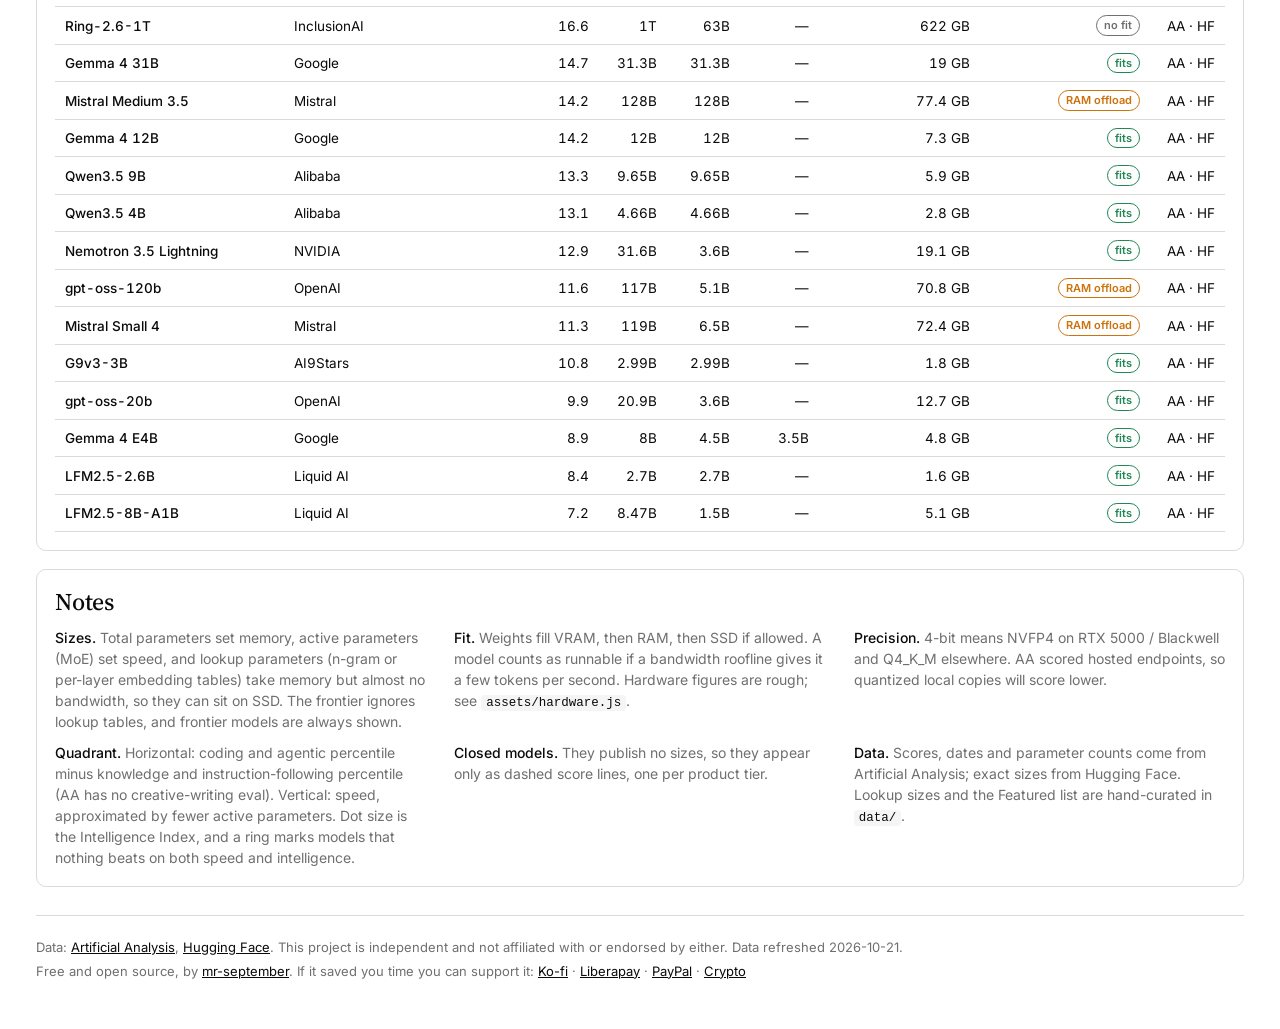
==== commit 9cce77be: "Merge model-set and axis controls into the chart card; evenly spaced top bar, logo-only brand" ====
--- a/index.html
+++ b/index.html
@@ -23,11 +23,13 @@
 </head>
 <body>
 <div class="bar"><div class="wrap">
-  <a class="brand" href="#top"><i></i><span>Open-weights: intelligence vs size</span></a>
+  <a class="brand" href="#top" aria-label="Back to top" title="Back to top"><i></i></a>
+  <nav class="sections" aria-label="Sections">
+    <a href="#chart">Chart</a>
+    <a href="#models">Table</a>
+    <a href="#notes">Notes</a>
+  </nav>
   <nav>
-    <a class="hide-s" href="#chart">Chart</a>
-    <a class="hide-s" href="#models">Table</a>
-    <a class="hide-s" href="#notes">Notes</a>
     <a class="gh" href="https://github.com/mr-september/artificial-analysis-weights" target="_blank" rel="noopener noreferrer" aria-label="Source on GitHub" title="Source on GitHub"><svg viewBox="0 0 16 16" aria-hidden="true"><path d="M8 0c4.42 0 8 3.58 8 8a8.013 8.013 0 0 1-5.45 7.59c-.4.08-.55-.17-.55-.38 0-.27.01-1.13.01-2.2 0-.75-.25-1.23-.54-1.48 1.78-.2 3.65-.88 3.65-3.95 0-.88-.31-1.59-.82-2.15.08-.2.36-1.02-.08-2.12 0 0-.67-.22-2.2.82-.64-.18-1.32-.27-2-.27-.68 0-1.36.09-2 .27-1.53-1.03-2.2-.82-2.2-.82-.44 1.1-.16 1.92-.08 2.12-.51.56-.82 1.28-.82 2.15 0 3.06 1.86 3.75 3.64 3.95-.23.2-.44.55-.51 1.07-.46.21-1.61.55-2.33-.66-.15-.24-.6-.83-1.23-.82-.67.01-.27.38.01.53.34.19.73.9.82 1.13.16.45.68 1.31 2.69.94 0 .67.01 1.3.01 1.49 0 .21-.15.45-.55.38A7.995 7.995 0 0 1 0 8c0-4.42 3.58-8 8-8Z"/></svg></a>
     <div class="support">
       <button class="heart" id="supportBtn" aria-label="Support this project" title="Support this project" aria-expanded="false" aria-controls="supportMenu"><svg viewBox="0 0 24 24" aria-hidden="true"><path d="M12 20.5s-7.5-4.6-9.3-9.2C1.5 8 3.4 4.8 6.6 4.8c2 0 3.5 1.1 5.4 3.3 1.9-2.2 3.4-3.3 5.4-3.3 3.2 0 5.1 3.2 3.9 6.5-1.8 4.6-9.3 9.2-9.3 9.2z"/></svg></button>
@@ -50,24 +52,25 @@
     <p>Artificial Analysis scores against model size, plus what runs on your hardware. Unofficial companion to Artificial Analysis.</p>
   </section>
 
-  <div class="setbar" id="setbar" role="group" aria-label="Which models to show">
-    <span class="lbl">Models</span>
-    <div class="seg" id="setmode"></div>
-    <label class="tog" id="monthsWrap">last <input type="range" id="months" min="1" max="24" step="1"> <b id="monthsOut"></b></label>
-    <button class="chip" id="pickBtn" aria-expanded="false" aria-controls="pickPanel">Choose models…</button>
-    <span class="count" id="setcount"></span>
-    <div class="popover pickpanel" id="pickPanel" hidden></div>
-  </div>
-
   <section class="card" id="chart">
     <header>
       <h2>Intelligence vs parameters</h2>
+      <span class="count" id="setcount"></span>
+    </header>
+    <div class="controls">
+      <div class="setbar" id="setbar" role="group" aria-label="Which models to show">
+        <span class="lbl">Models</span>
+        <div class="seg" id="setmode"></div>
+        <label class="tog" id="monthsWrap">last <input type="range" id="months" min="1" max="24" step="1"> <b id="monthsOut"></b></label>
+        <button class="chip" id="pickBtn" aria-expanded="false" aria-controls="pickPanel">Choose models…</button>
+        <div class="popover pickpanel" id="pickPanel" hidden></div>
+      </div>
       <div class="tools">
         <div class="seg" id="xmode" role="group" aria-label="X axis"></div>
         <div class="seg" id="xscale" role="group" aria-label="X scale"></div>
         <div class="propbox" id="propbox"></div>
       </div>
-    </header>
+    </div>
     <div class="chart" id="main"></div>
     <div class="legend" id="mainLegend"></div>
   </section>
--- a/assets/style.css
+++ b/assets/style.css
@@ -28,22 +28,24 @@
 
 /* ---------- top bar ---------- */
 .bar { position: sticky; top: 0; z-index: 20; background: color-mix(in srgb, var(--bg) 88%, transparent); backdrop-filter: blur(10px); border-bottom: 1px solid var(--border); }
-.bar .wrap { display: flex; align-items: center; gap: 12px; height: 56px; }
+.bar .wrap { display: flex; align-items: center; justify-content: space-between; gap: 12px; height: 56px; }
+.bar nav { display: contents; }
 .brand { display: flex; align-items: center; gap: 8px; font-weight: 600; letter-spacing: -.01em; text-decoration: none; white-space: nowrap; }
 .brand i { width: 18px; height: 18px; border-radius: 5px; background: conic-gradient(from 200deg, var(--brand), var(--moe), var(--lookup), var(--brand)); }
-.bar nav { display: flex; align-items: center; gap: 4px; margin-left: auto; }
+
 .bar nav a, .bar nav button { font: inherit; font-size: 13.5px; padding: 7px 12px; border: 0; border-radius: 8px; background: none; color: var(--muted); text-decoration: none; cursor: pointer; white-space: nowrap; }
 .bar nav a:hover, .bar nav button:hover { color: var(--fg); background: var(--soft); }
 .bar nav a.cta { background: var(--fg); color: var(--bg); font-weight: 500; }
 .bar nav a.cta:hover { opacity: .85; }
 
 /* ---------- hero + model-set bar ---------- */
-.hero { padding: 26px 0 0; }
+.hero { padding: 26px 0 0; margin-bottom: 18px; }
 .hero h1 { font: 500 clamp(28px, 4.5vw, 38px)/1.1 var(--serif); letter-spacing: -.02em; margin: 0 0 6px; }
 .hero p { margin: 0; color: var(--muted); }
-.setbar { position: relative; display: flex; flex-wrap: wrap; align-items: center; gap: 10px 14px; margin: 22px 0 var(--gap); padding: 10px 12px; border: 1px solid var(--border); border-radius: var(--r); background: var(--card); }
+.controls { display: flex; flex-wrap: wrap; align-items: center; gap: 10px 24px; margin-bottom: 12px; }
+.setbar { position: relative; display: flex; flex-wrap: wrap; align-items: center; gap: 10px 14px; }
 .setbar .lbl { font-size: 12px; text-transform: uppercase; letter-spacing: .06em; color: var(--muted); }
-.setbar .count { margin-left: auto; font-size: 13px; color: var(--muted); }
+.card > header .count { font-size: 13px; color: var(--muted); }
 
 /* ---------- controls ---------- */
 .seg { display: inline-flex; flex-wrap: wrap; max-width: 100%; gap: 2px; padding: 2px; border: 1px solid var(--border); border-radius: 9px; background: var(--soft); }
@@ -145,17 +147,16 @@
 footer a { color: var(--fg); }
 
 /* ---------- small screens ---------- */
+@media (max-width: 720px) {
+  .bar nav.sections { display: none; }
+  .bar .wrap { gap: 0; }
+}
 @media (max-width: 640px) {
   .wrap { padding: 0 12px; }
   .card { padding: 14px 12px; }
   .card h2 { font-size: 21px; }
   .hwbox { padding: 12px; }
   .hwrow { grid-template-columns: 1fr; gap: 6px; }
-  .setbar .count { width: 100%; margin-left: 0; }
-  .bar nav a.hide-s { display: none; }
-}
-@media (max-width: 440px) {
-  .brand span { display: none; }
 }
 
 .tools input[type=search] { min-width: min(220px, 100%); }
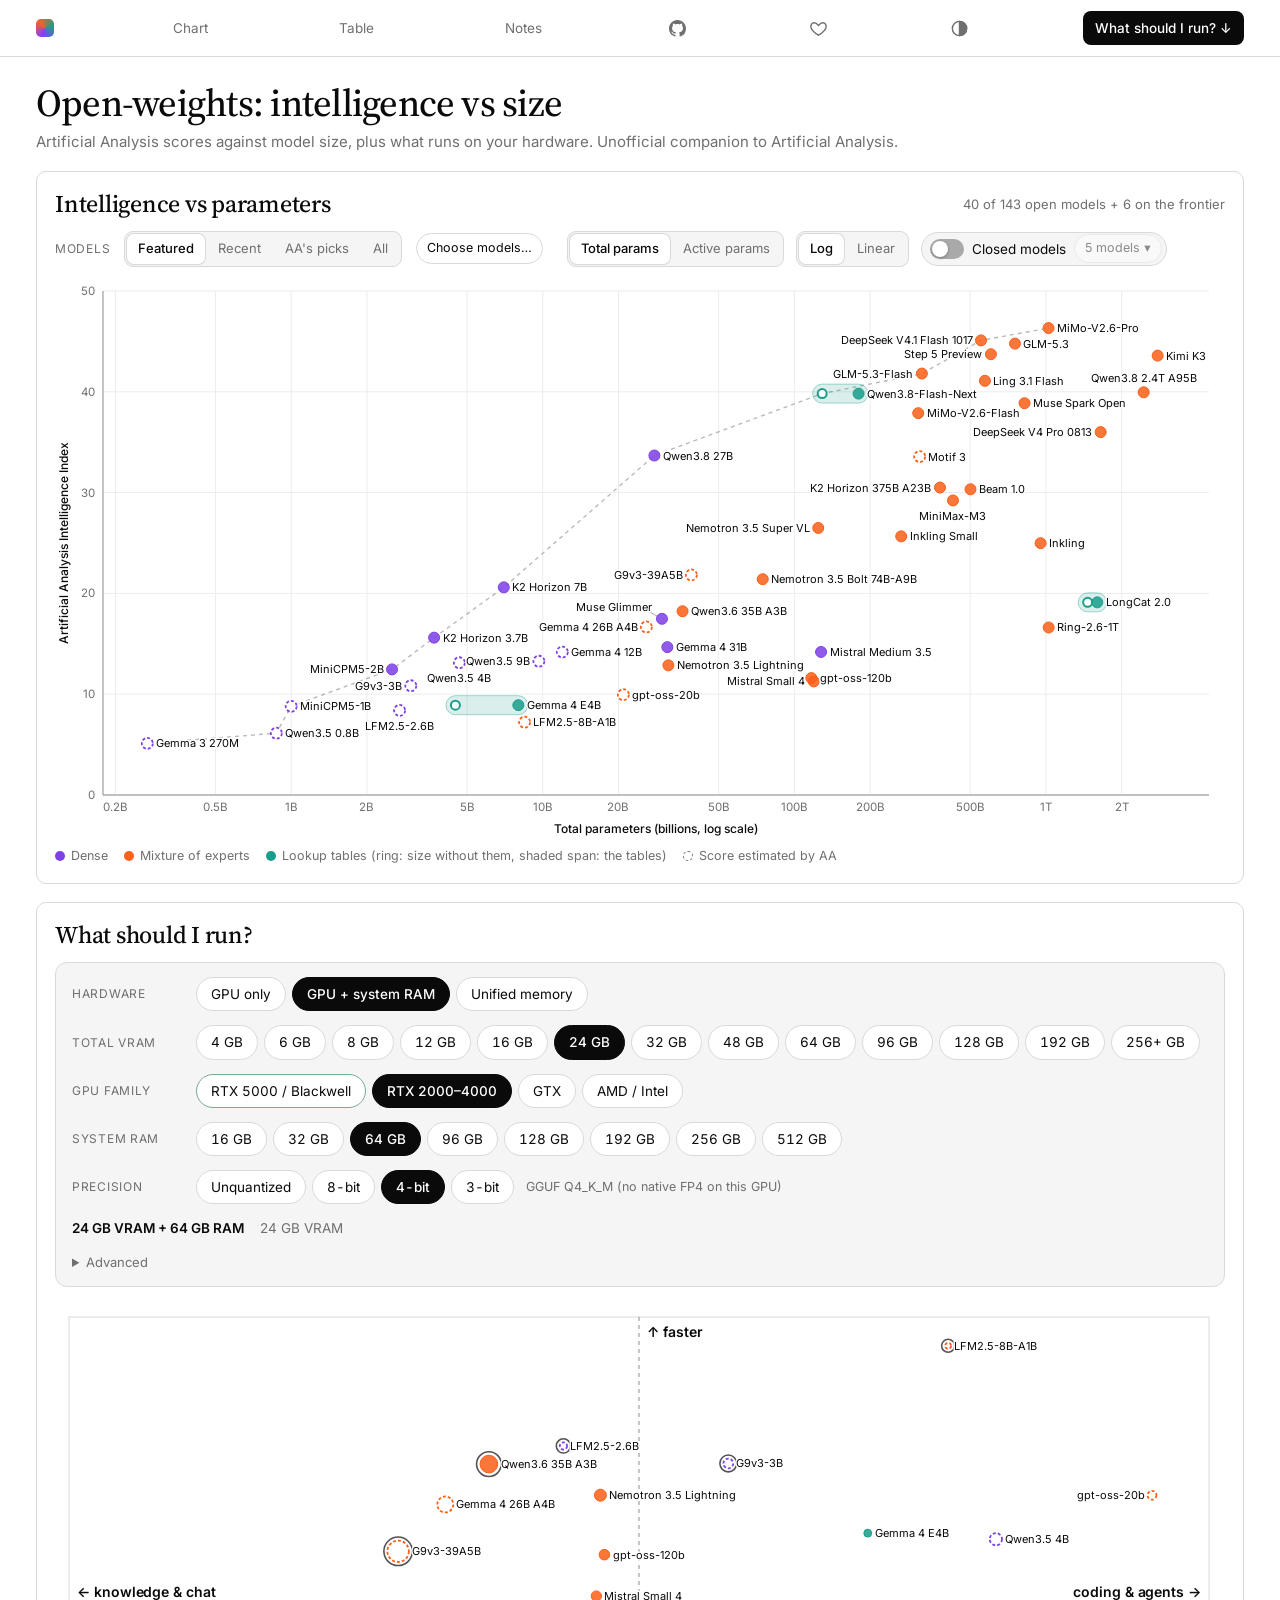
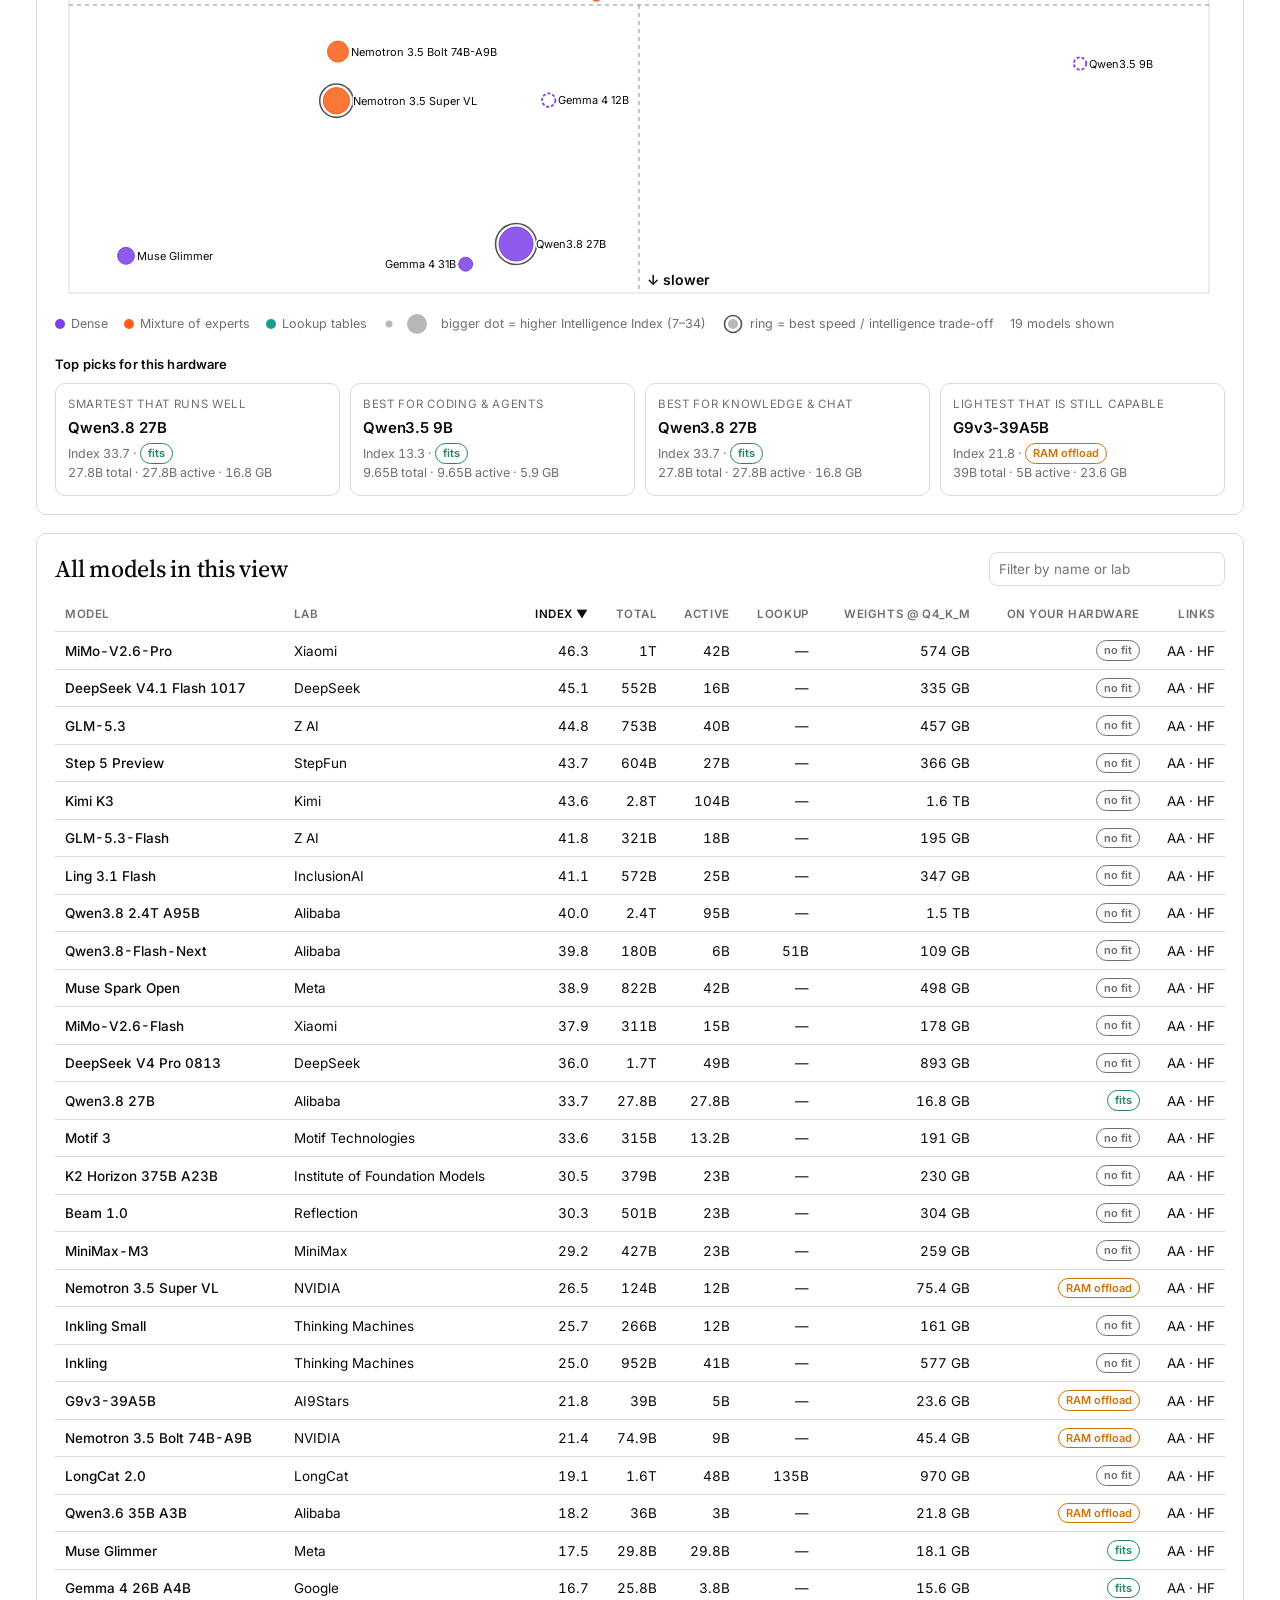
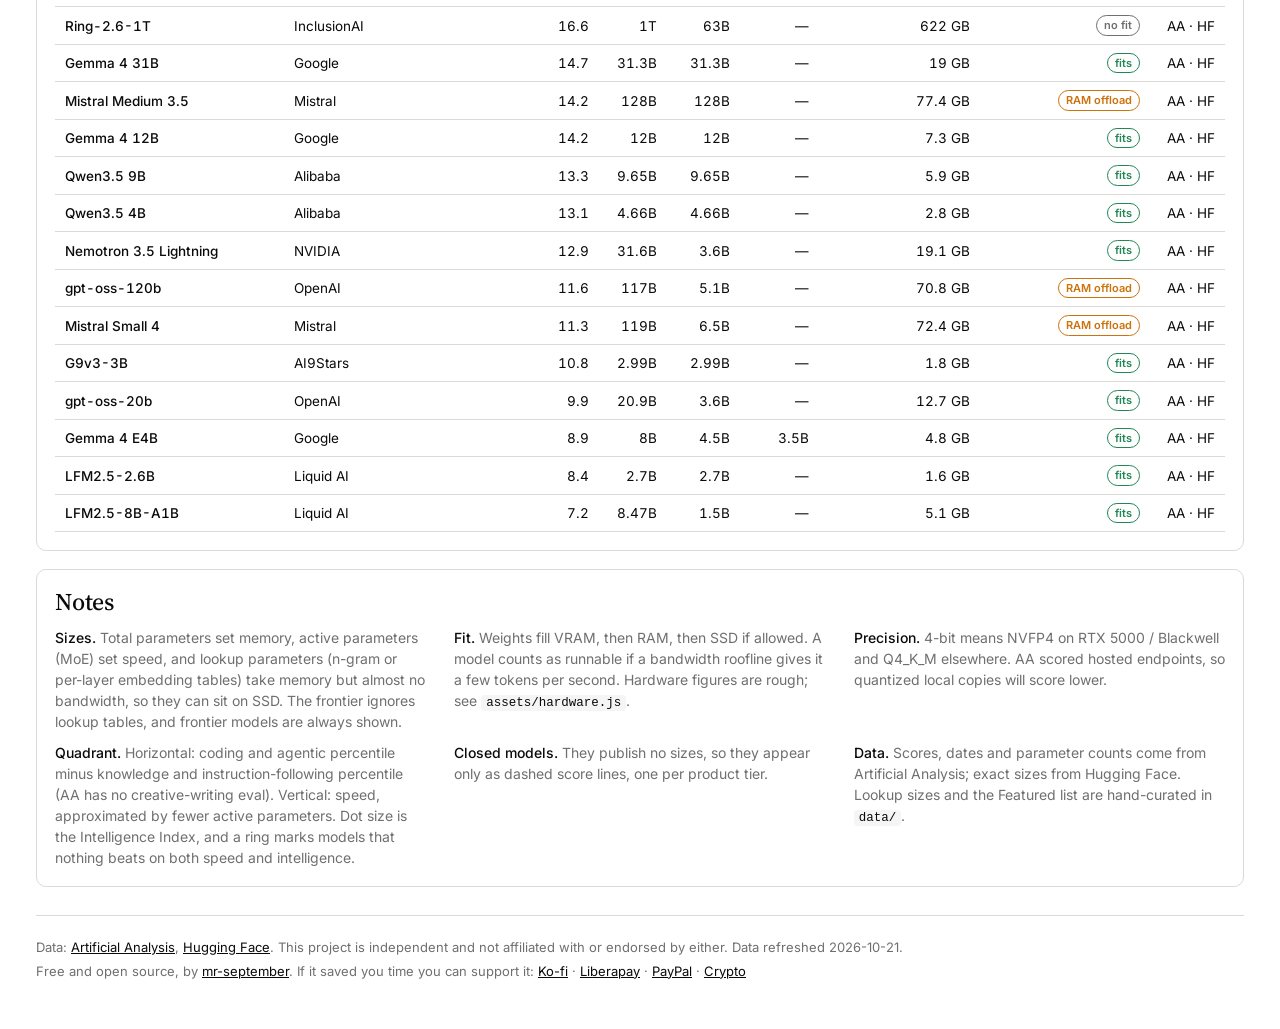
==== commit ffaf8cbc: "Top-bar icons: larger heart, SVG theme toggle to match the GitHub mark" ====
--- a/index.html
+++ b/index.html
@@ -41,7 +41,7 @@
         <a href="https://nowpayments.io/donation?api_key=5b5fabd5-2c33-4525-99a3-bf27f587780c" target="_blank" rel="noopener noreferrer">Crypto</a>
       </div>
     </div>
-    <button id="theme" aria-label="Toggle dark mode" title="Toggle dark mode">◐</button>
+    <button id="theme" aria-label="Toggle dark mode" title="Toggle dark mode"><svg viewBox="0 0 24 24" aria-hidden="true"><circle cx="12" cy="12" r="9"/><path d="M12 3a9 9 0 0 1 0 18z" fill="currentColor"/></svg></button>
     <a class="cta" href="#run">What should I run? ↓</a>
   </nav>
 </div></div>
--- a/assets/style.css
+++ b/assets/style.css
@@ -195,11 +195,13 @@
 
 .bar nav .gh { display: inline-flex; align-items: center; justify-content: center; width: 34px; height: 32px; padding: 0; }
 .gh svg { width: 17px; height: 17px; fill: currentColor; }
+.bar nav #theme { display: inline-flex; align-items: center; justify-content: center; width: 34px; height: 32px; padding: 0; }
+#theme svg { width: 19px; height: 19px; fill: none; stroke: currentColor; stroke-width: 1.8; }
 .gh:focus-visible { outline: 2px solid var(--brand); outline-offset: 2px; }
 /* support: a quiet heart in the top bar, plus a footer line */
 .support { position: relative; }
 .bar nav .heart { display: inline-flex; align-items: center; justify-content: center; width: 34px; height: 32px; padding: 0; }
-.heart svg { width: 16px; height: 16px; fill: none; stroke: currentColor; stroke-width: 1.8; stroke-linejoin: round; transition: fill .15s; }
+.heart svg { width: 19px; height: 19px; fill: none; stroke: currentColor; stroke-width: 1.8; stroke-linejoin: round; transition: fill .15s; }
 .bar nav .heart:hover, .bar nav .heart[aria-expanded="true"] { color: hsl(340 75% 55%); }
 .heart:hover svg, .heart[aria-expanded="true"] svg { fill: currentColor; fill-opacity: .18; }
 .supportmenu { right: 0; width: 200px; padding: 6px; }
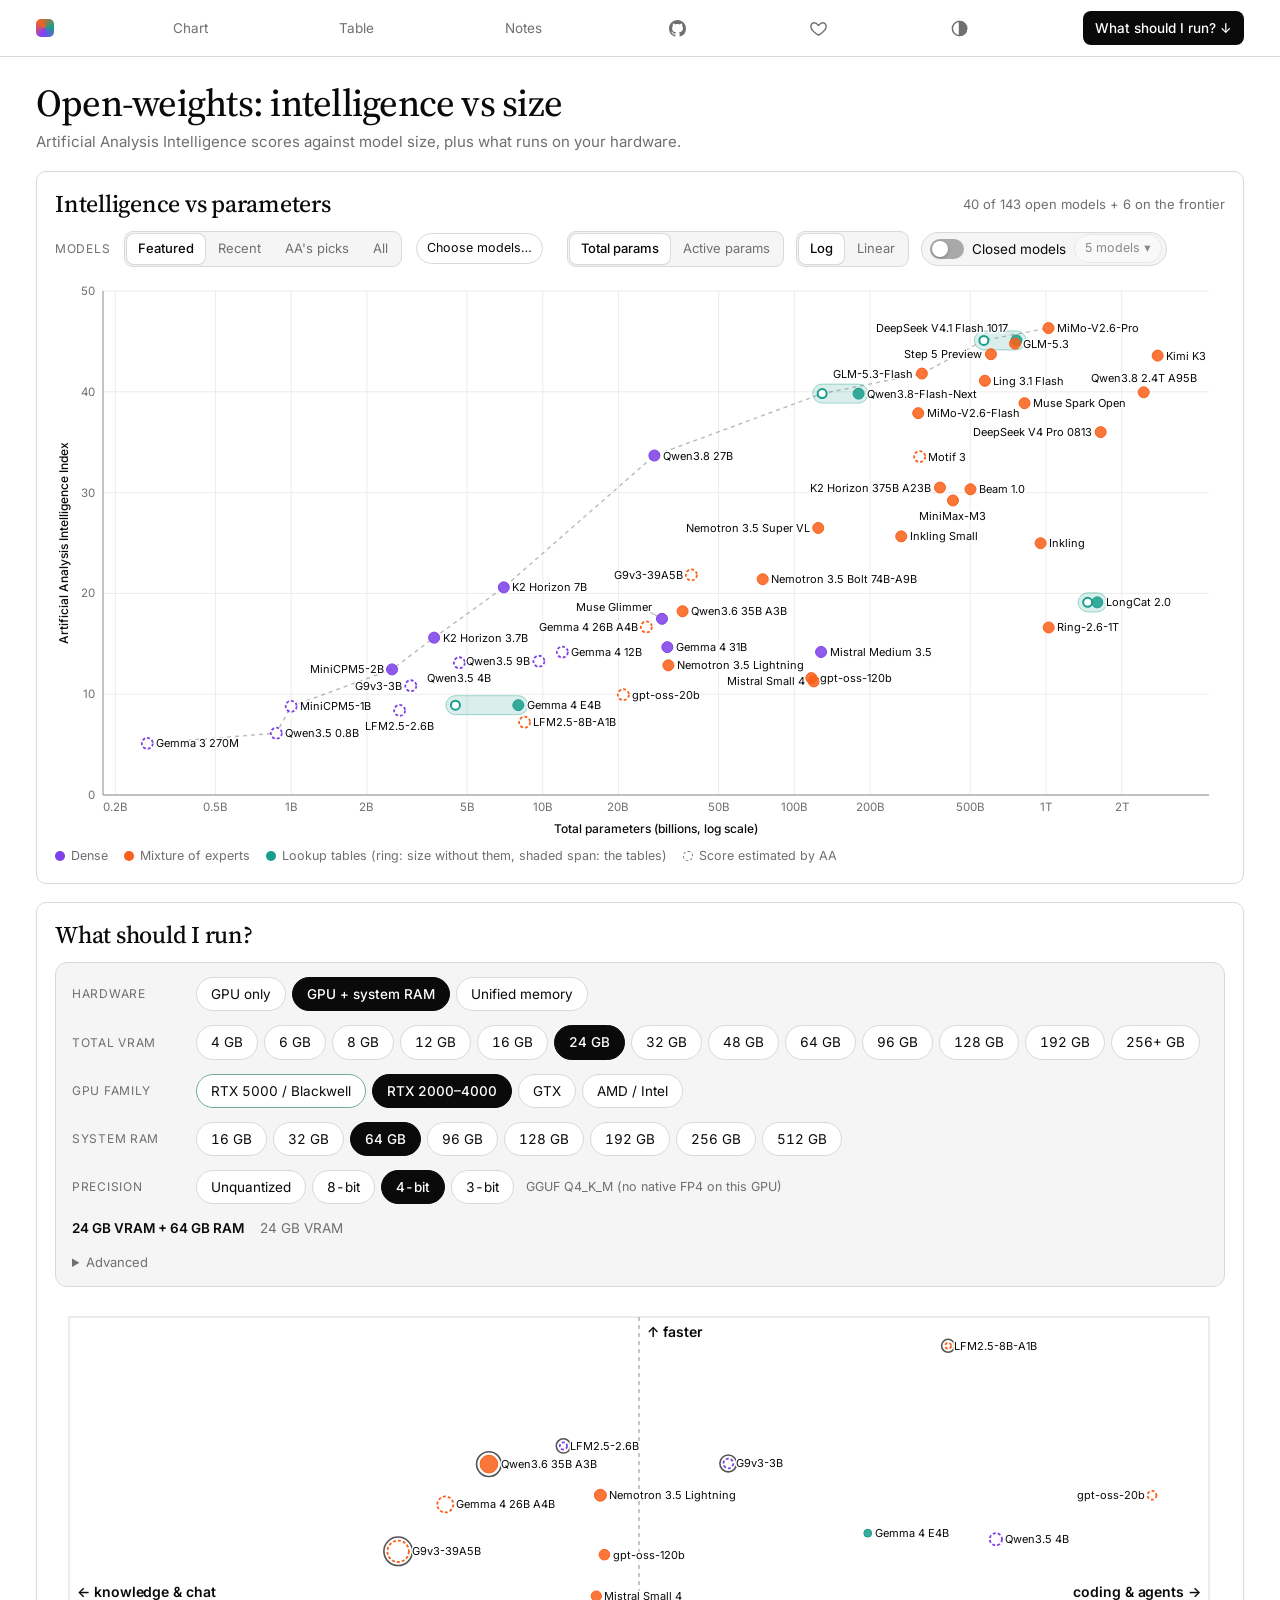
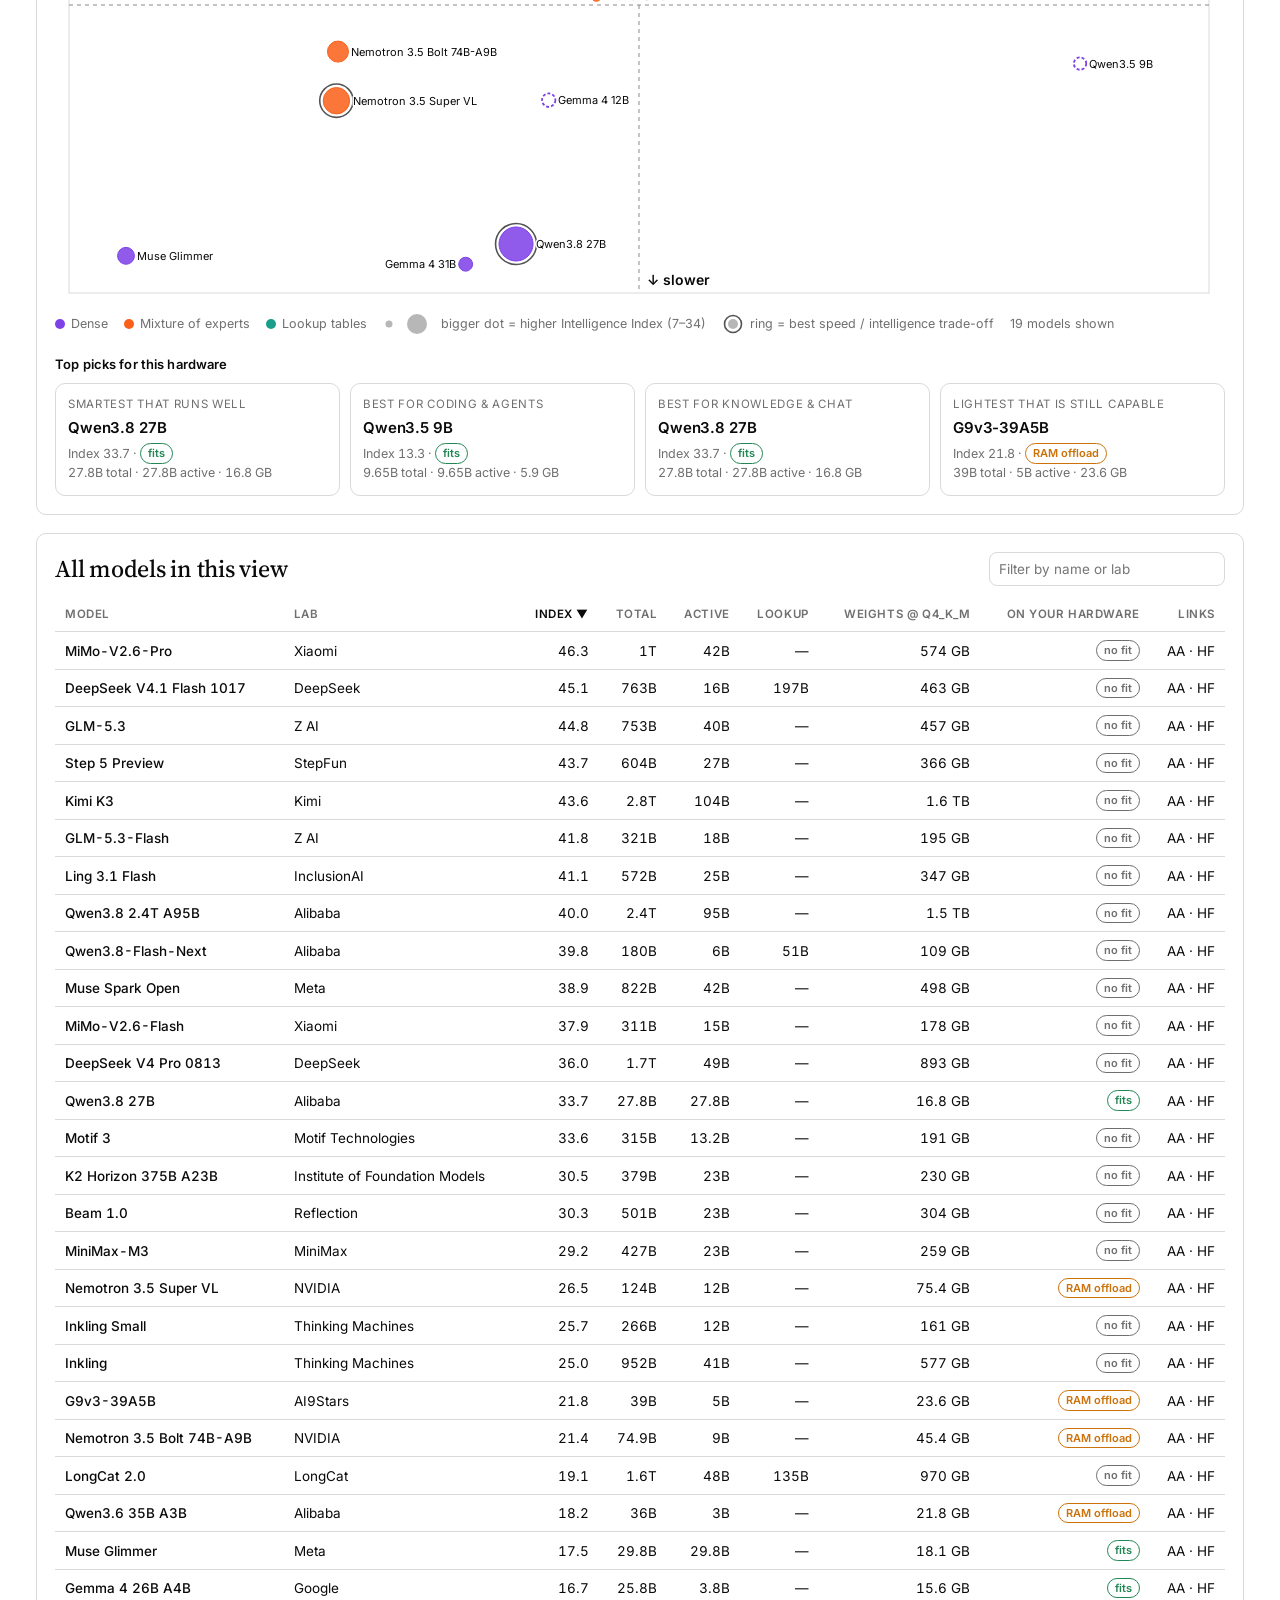
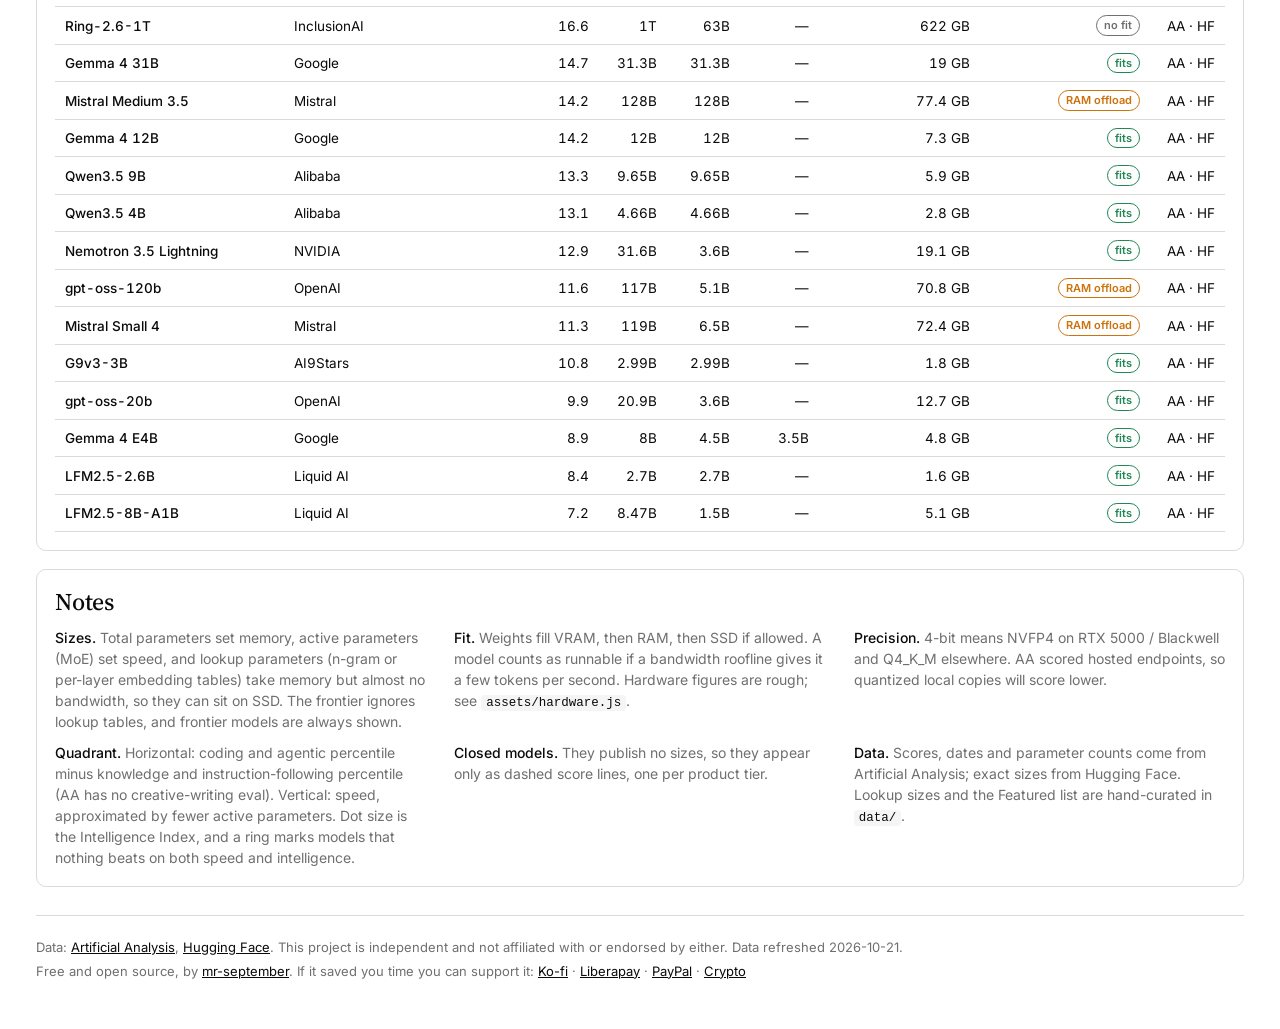
==== commit 059a72e5: "Update index.html" ====
--- a/index.html
+++ b/index.html
@@ -49,7 +49,7 @@
 <main class="wrap" id="top">
   <section class="hero">
     <h1>Open-weights: intelligence vs size</h1>
-    <p>Artificial Analysis scores against model size, plus what runs on your hardware. Unofficial companion to Artificial Analysis.</p>
+    <p>Artificial Analysis Intelligence scores against model size, plus what runs on your hardware.</p>
   </section>
 
   <section class="card" id="chart">
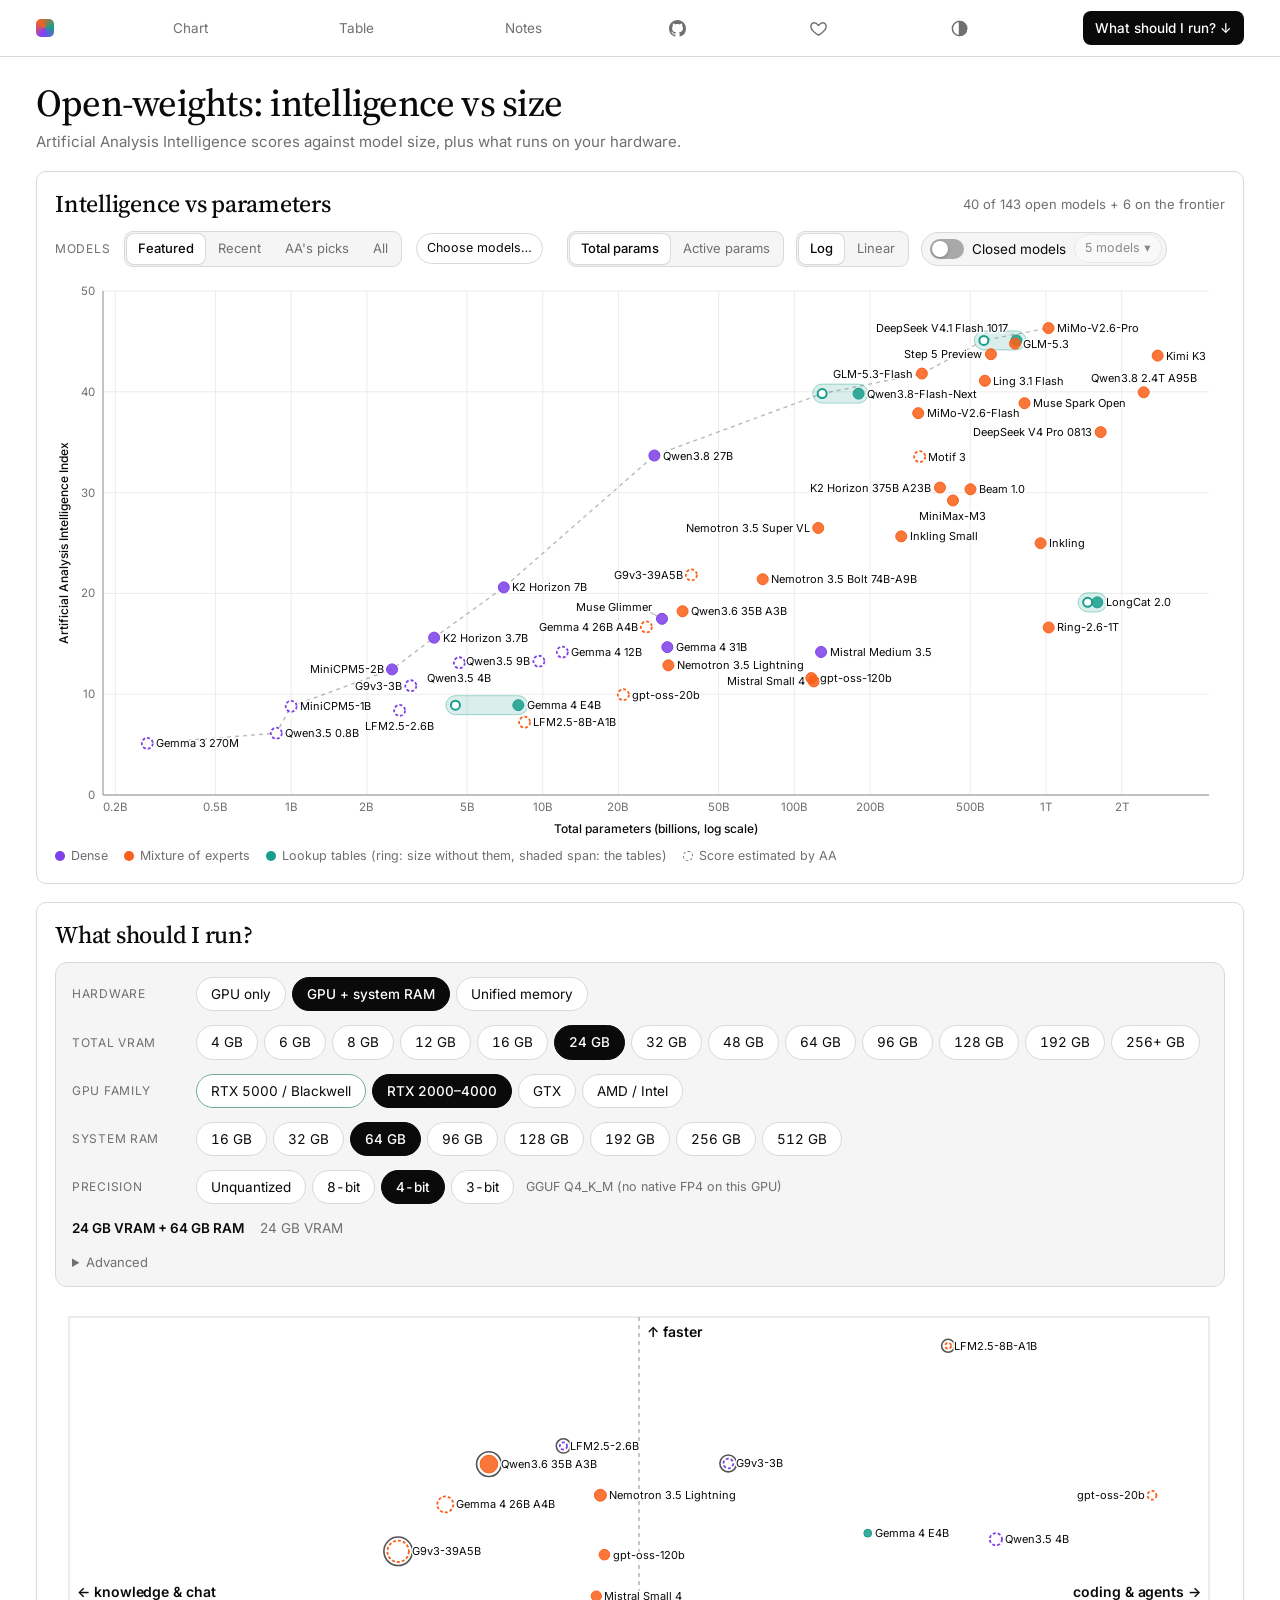
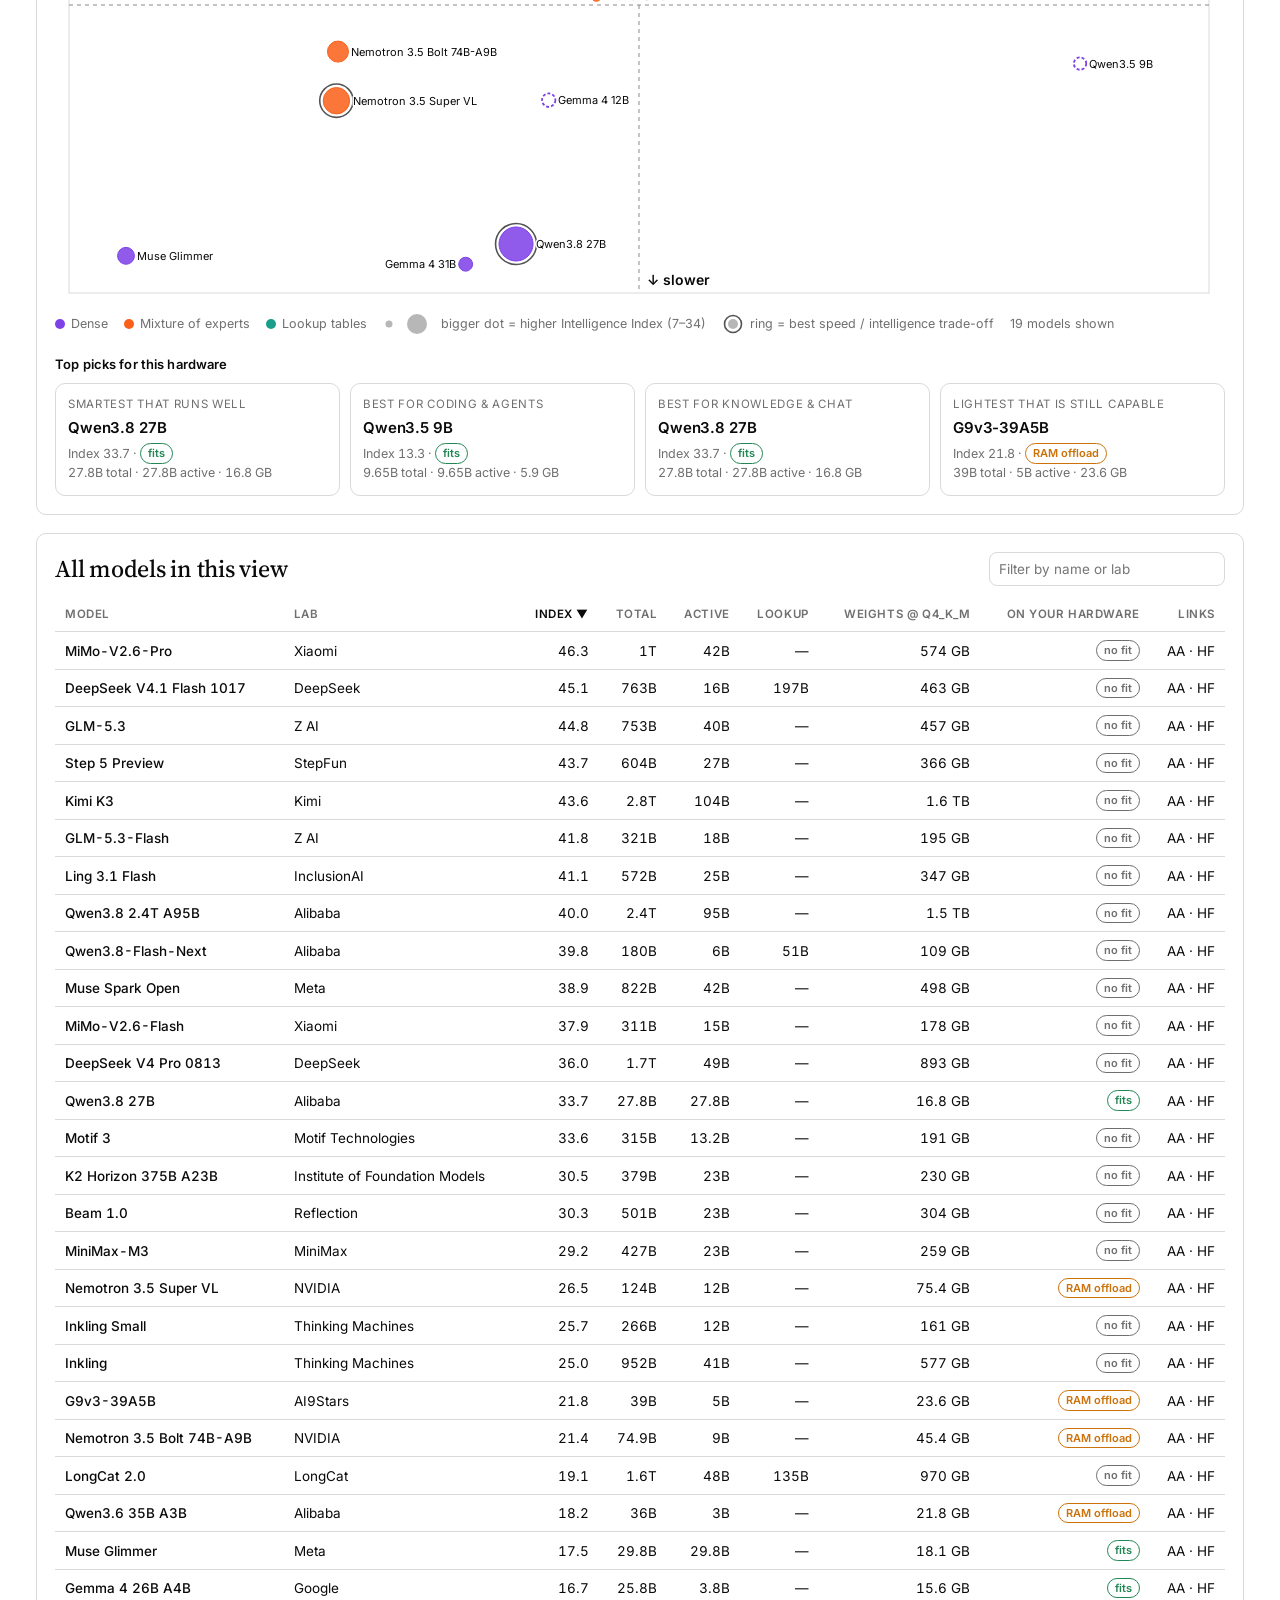
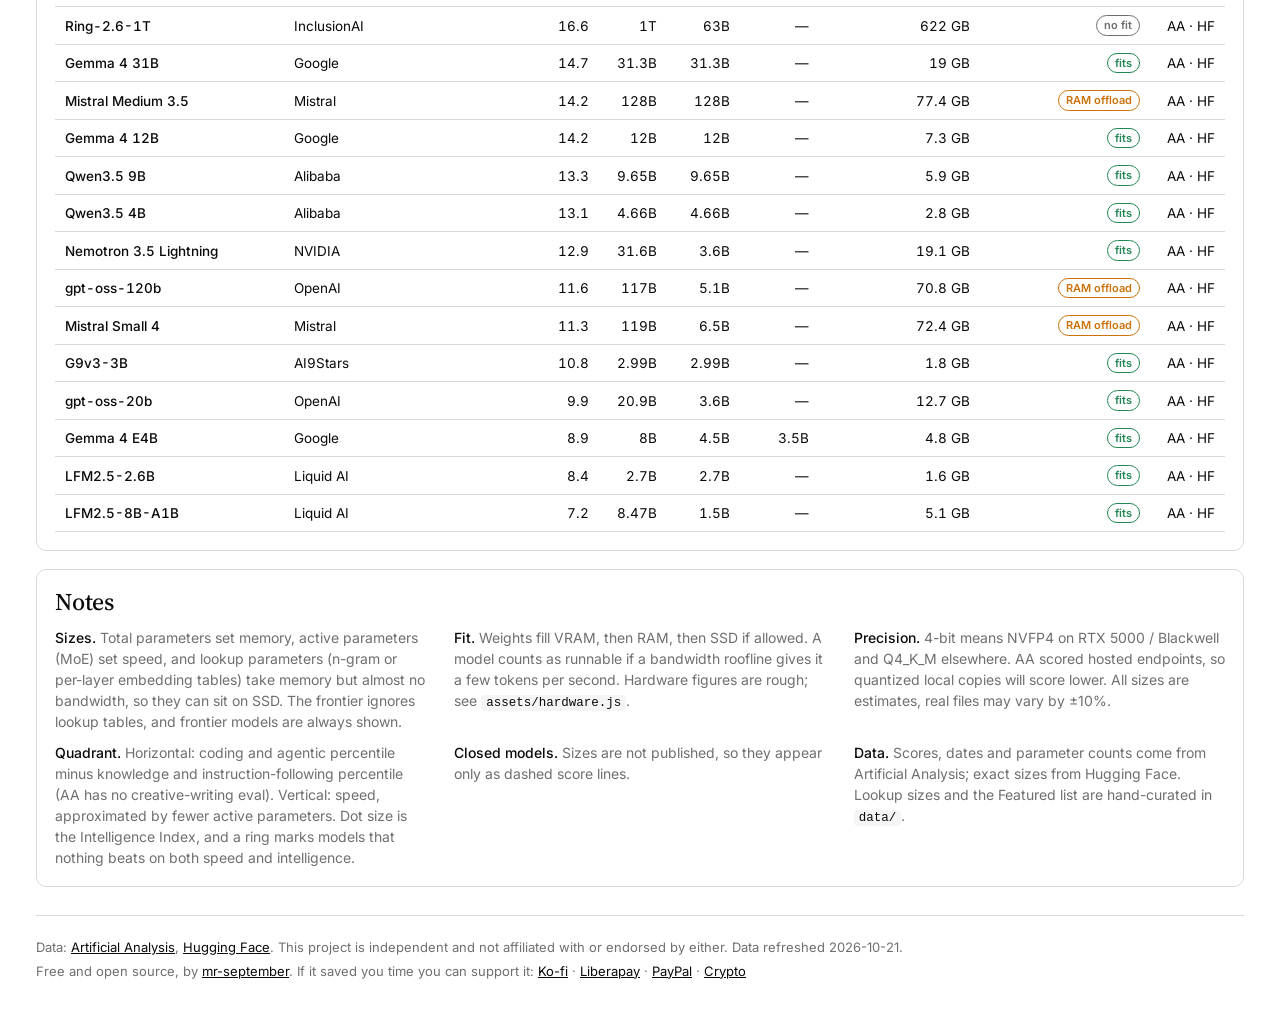
==== commit d9508802: "Add Q4 GGUF size split to lookup-table tooltips Tooltips for lookup-table models show the Q4 weight " ====
--- a/index.html
+++ b/index.html
@@ -97,9 +97,9 @@
     <ul>
       <li><b>Sizes.</b> Total parameters set memory, active parameters (MoE) set speed, and lookup parameters (n-gram or per-layer embedding tables) take memory but almost no bandwidth, so they can sit on SSD. The frontier ignores lookup tables, and frontier models are always shown.</li>
       <li><b>Fit.</b> Weights fill VRAM, then RAM, then SSD if allowed. A model counts as runnable if a bandwidth roofline gives it a few tokens per second. Hardware figures are rough; see <code>assets/hardware.js</code>.</li>
-      <li><b>Precision.</b> 4-bit means NVFP4 on RTX 5000 / Blackwell and Q4_K_M elsewhere. AA scored hosted endpoints, so quantized local copies will score lower.</li>
+      <li><b>Precision.</b> 4-bit means NVFP4 on RTX 5000 / Blackwell and Q4_K_M elsewhere. AA scored hosted endpoints, so quantized local copies will score lower. All sizes are estimates, real files may vary by ±10%.</li>
       <li><b>Quadrant.</b> Horizontal: coding and agentic percentile minus knowledge and instruction-following percentile (AA has no creative-writing eval). Vertical: speed, approximated by fewer active parameters. Dot size is the Intelligence Index, and a ring marks models that nothing beats on both speed and intelligence.</li>
-      <li><b>Closed models.</b> They publish no sizes, so they appear only as dashed score lines, one per product tier.</li>
+      <li><b>Closed models.</b> Sizes are not published, so they appear only as dashed score lines.</li>
       <li><b>Data.</b> Scores, dates and parameter counts come from Artificial Analysis; exact sizes from Hugging Face. Lookup sizes and the Featured list are hand-curated in <code>data/</code>.</li>
     </ul>
   </section>
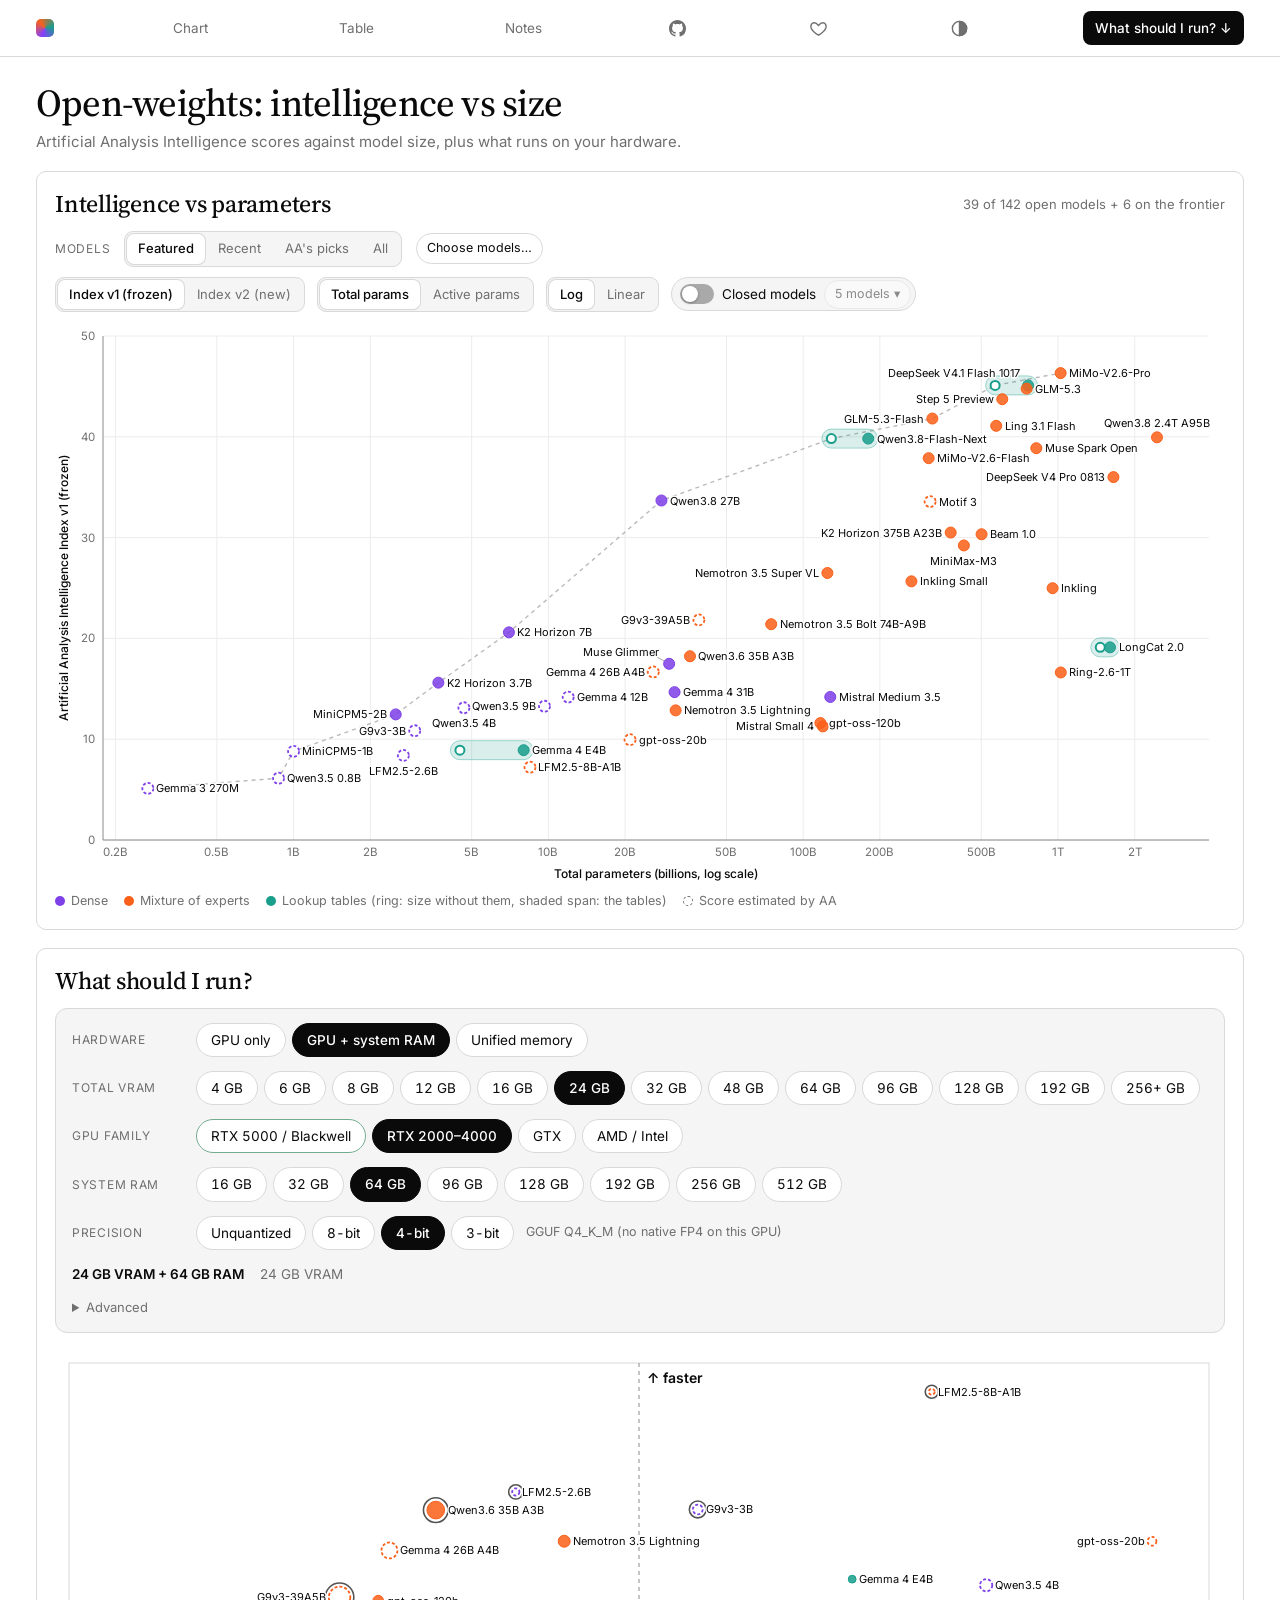
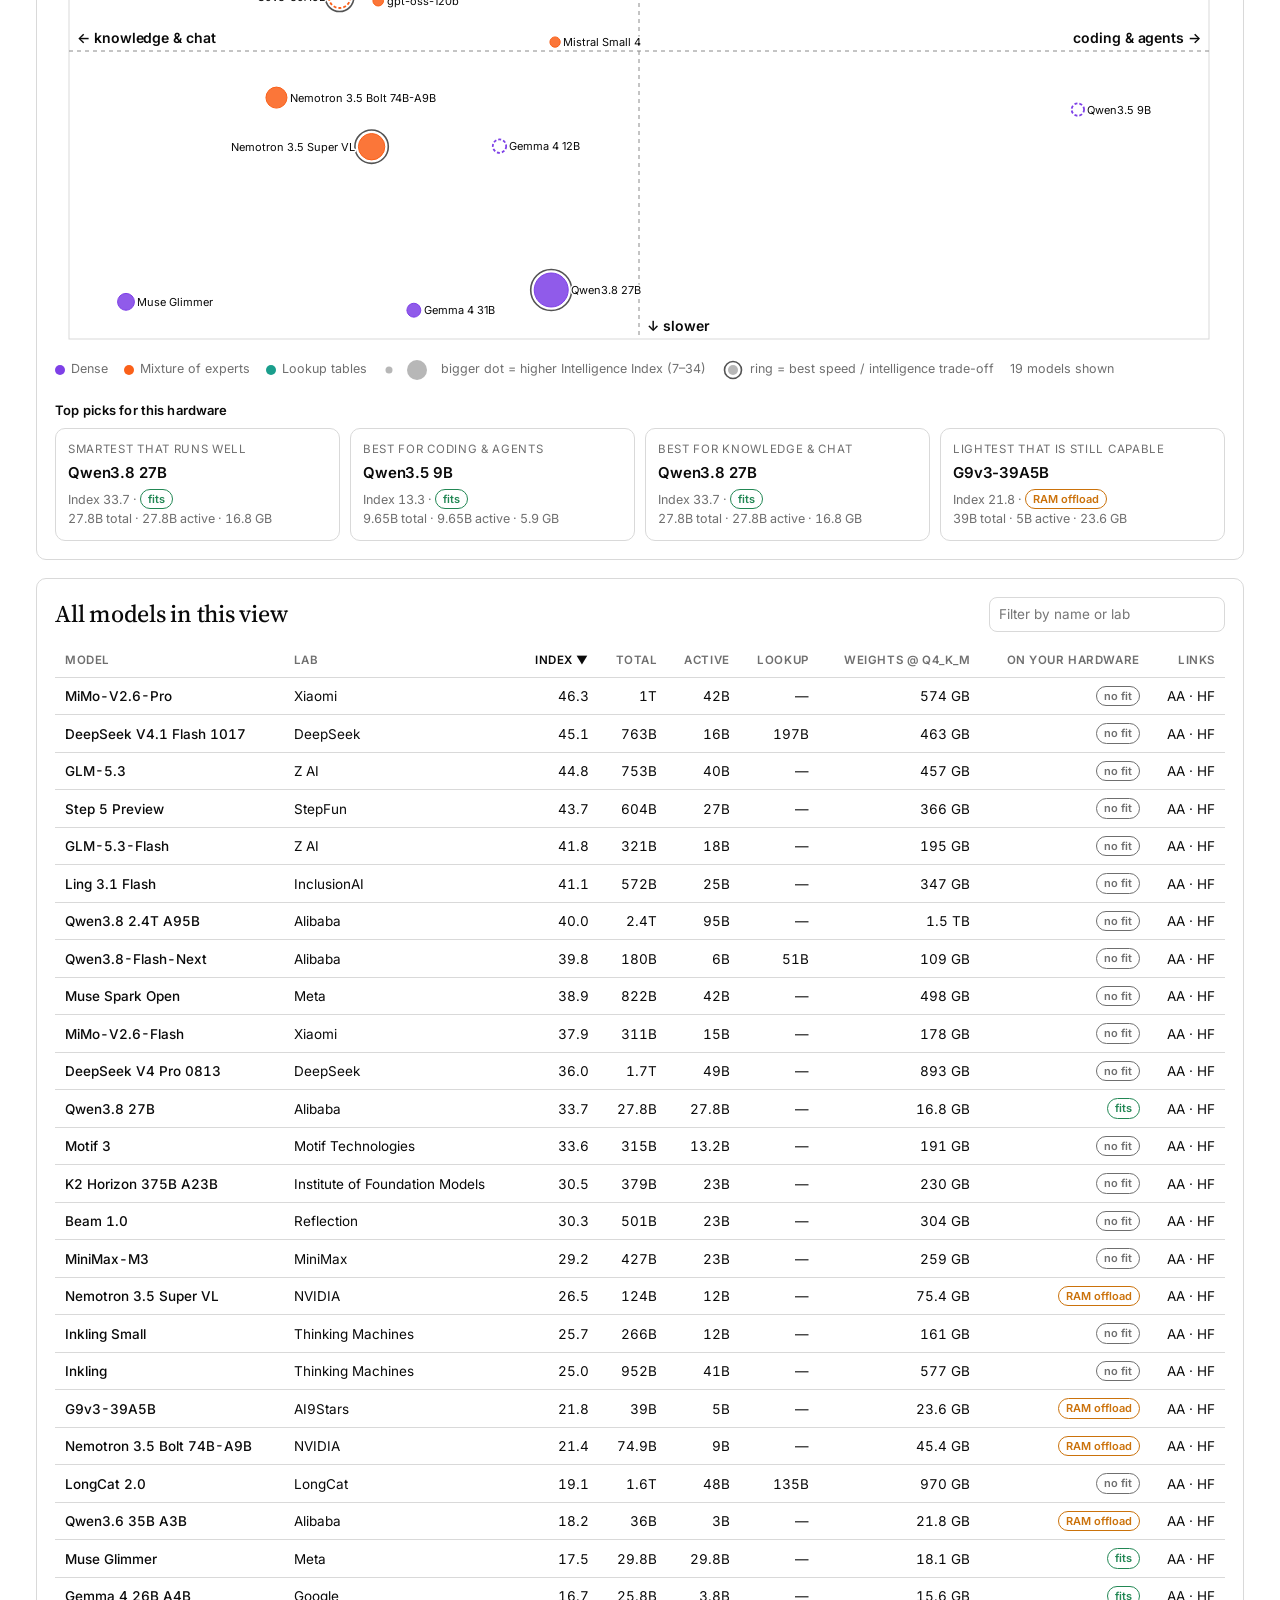
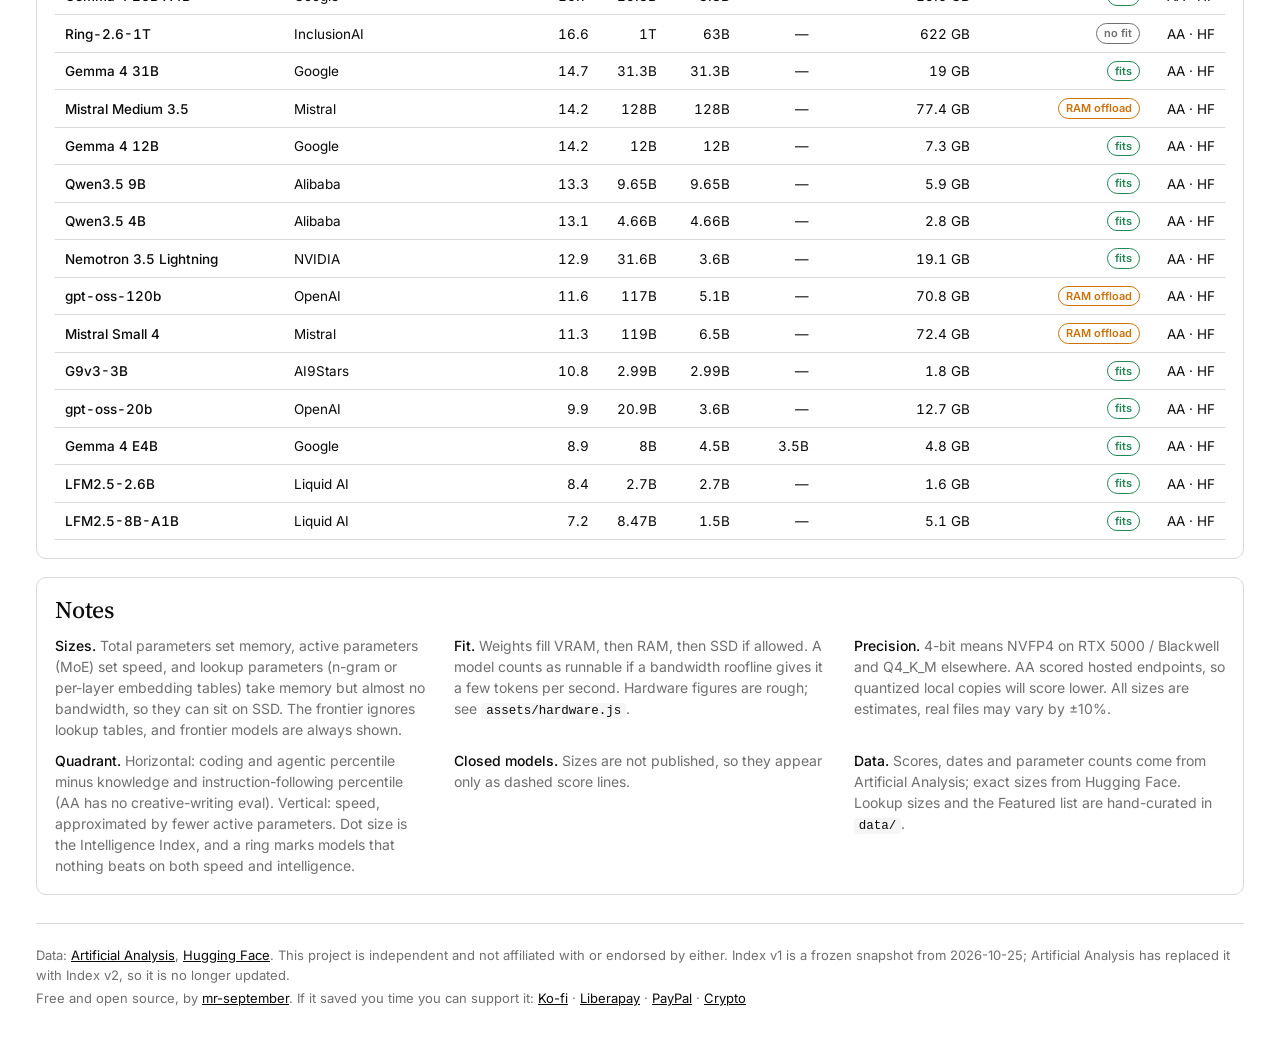
==== commit 4269dcae: "Freeze Intelligence Index v1 as an archive; live data moves to the new index v2 with a toggle" ====
--- a/index.html
+++ b/index.html
@@ -66,6 +66,7 @@
         <div class="popover pickpanel" id="pickPanel" hidden></div>
       </div>
       <div class="tools">
+        <div class="seg" id="idxver" role="group" aria-label="Intelligence Index version"></div>
         <div class="seg" id="xmode" role="group" aria-label="X axis"></div>
         <div class="seg" id="xscale" role="group" aria-label="X scale"></div>
         <div class="propbox" id="propbox"></div>
